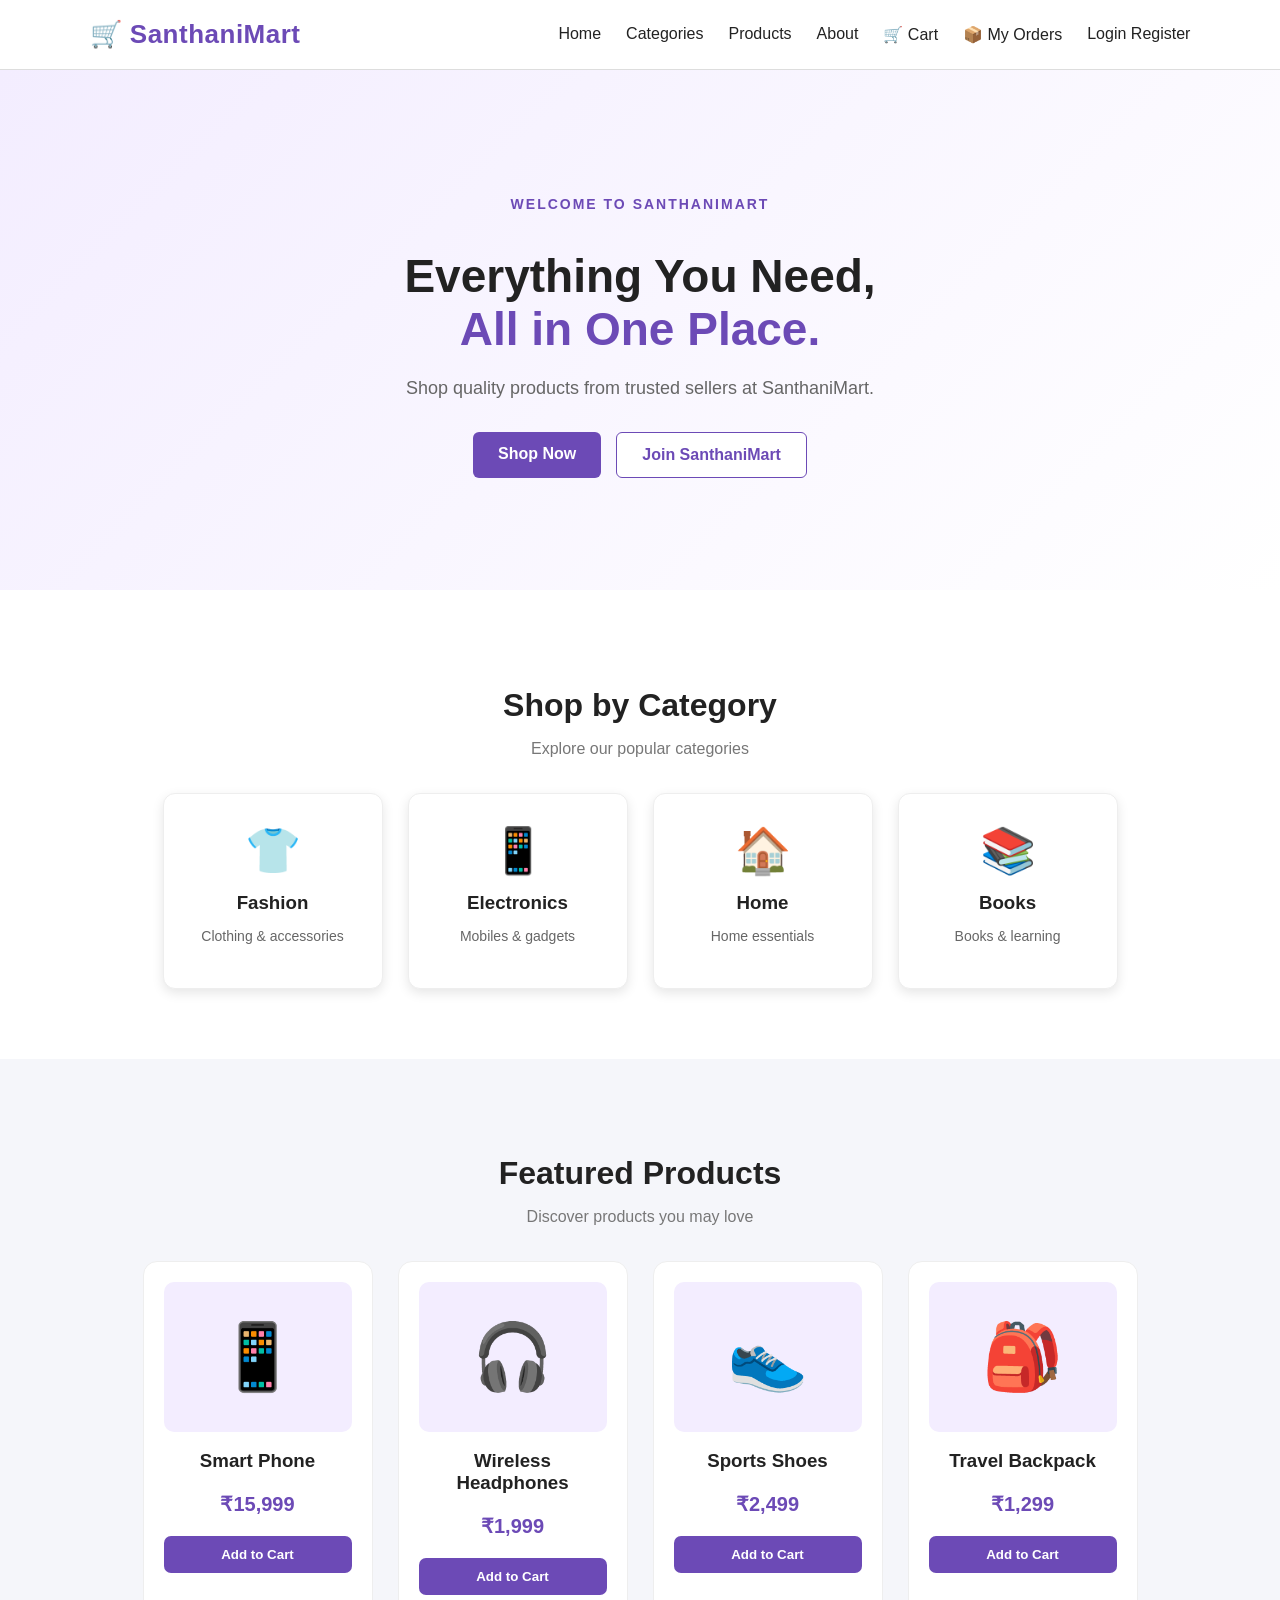
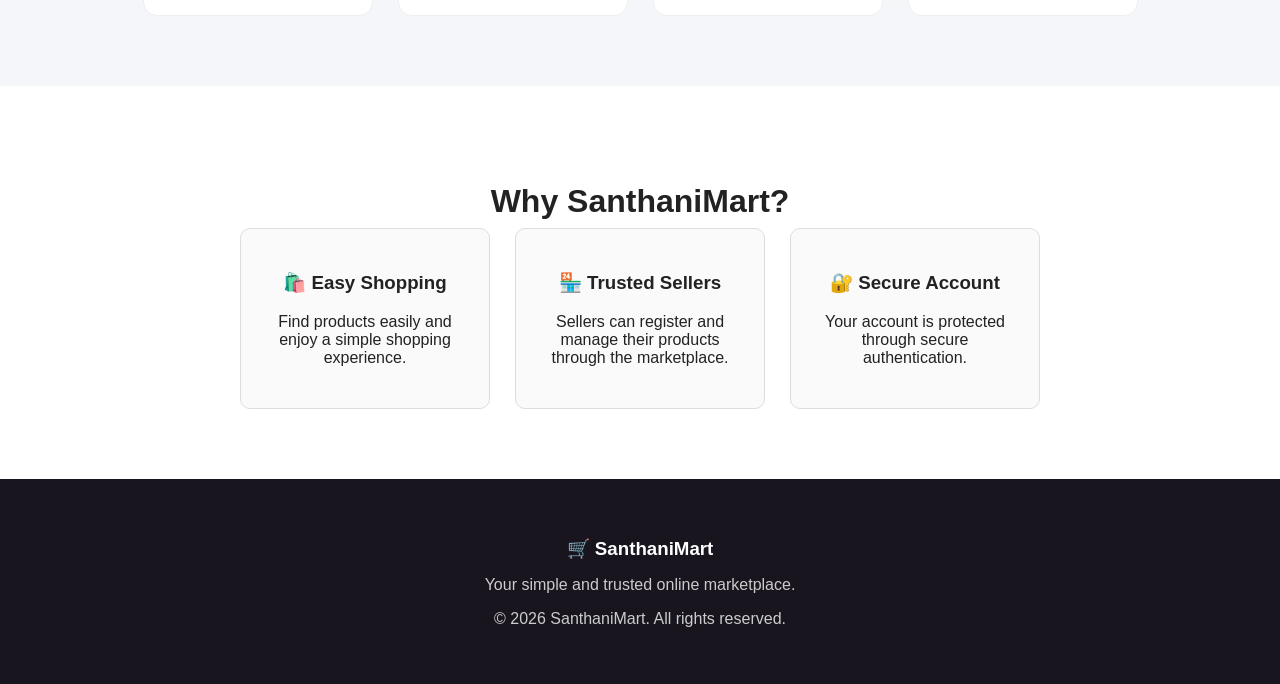
==== frontend/index.html @ dd1da859 "Update orders cart and README" ====
<!DOCTYPE html>
<html lang="en">
<head>
    <meta charset="UTF-8">
    <meta name="viewport" content="width=device-width, initial-scale=1.0">

    <title>SanthaniMart - Home</title>

    <link rel="stylesheet" href="css/style.css">
</head>

<body>

<header class="navbar">

    <div class="logo">
        🛒 SanthaniMart
    </div>

    <nav>
    <a href="index.html">Home</a>
    <a href="#categories">Categories</a>
    <a href="pages/products.html">Products</a>
    <a href="#about">About</a>
    <a href="pages/cart.html">🛒 Cart</a>
    <a href="pages/orders.html">📦 My Orders</a>
    <div id="navAuth">
            <a href="pages/login.html">Login</a>
            <a href="pages/register.html">Register</a>
        </div>
    </nav>

</header>


<!-- HERO SECTION -->

<section class="hero">

    <div class="hero-content">

        <p class="welcome">WELCOME TO SANTHANIMART</p>

        <h1>
            Everything You Need,
            <span>All in One Place.</span>
        </h1>

        <p>
            Shop quality products from trusted sellers
            at SanthaniMart.
        </p>

        <div class="hero-buttons">

            <a href="#products" class="btn">
                Shop Now
            </a>

            <a href="pages/register.html" class="btn secondary">
                Join SanthaniMart
            </a>

        </div>

    </div>

</section>


<!-- CATEGORIES -->

<section class="categories" id="categories">

    <h2>Shop by Category</h2>

    <p class="section-text">
        Explore our popular categories
    </p>

    <div class="category-container">

        <div class="category-card">
            <div class="category-icon">👕</div>
            <h3>Fashion</h3>
            <p>Clothing & accessories</p>
        </div>

        <div class="category-card">
            <div class="category-icon">📱</div>
            <h3>Electronics</h3>
            <p>Mobiles & gadgets</p>
        </div>

        <div class="category-card">
            <div class="category-icon">🏠</div>
            <h3>Home</h3>
            <p>Home essentials</p>
        </div>

        <div class="category-card">
            <div class="category-icon">📚</div>
            <h3>Books</h3>
            <p>Books & learning</p>
        </div>

    </div>

</section>


<!-- PRODUCTS -->

<section class="products" id="products">

    <h2>Featured Products</h2>

    <p class="section-text">
        Discover products you may love
    </p>

    <div class="product-container">

        <div class="product-card">

            <div class="product-image">
                📱
            </div>

            <h3>Smart Phone</h3>

            <p class="price">₹15,999</p>

            <button class="product-btn">
                Add to Cart
            </button>

        </div>


        <div class="product-card">

            <div class="product-image">
                🎧
            </div>

            <h3>Wireless Headphones</h3>

            <p class="price">₹1,999</p>

            <button class="product-btn">
                Add to Cart
            </button>

        </div>


        <div class="product-card">

            <div class="product-image">
                👟
            </div>

            <h3>Sports Shoes</h3>

            <p class="price">₹2,499</p>

            <button class="product-btn">
                Add to Cart
            </button>

        </div>


        <div class="product-card">

            <div class="product-image">
                🎒
            </div>

            <h3>Travel Backpack</h3>

            <p class="price">₹1,299</p>

            <button class="product-btn">
                Add to Cart
            </button>

        </div>

    </div>

</section>


<!-- ABOUT -->

<section class="about" id="about">

    <h2>Why SanthaniMart?</h2>

    <div class="feature-container">

        <div class="feature-card">
            <h3>🛍️ Easy Shopping</h3>
            <p>
                Find products easily and enjoy a simple
                shopping experience.
            </p>
        </div>

        <div class="feature-card">
            <h3>🏪 Trusted Sellers</h3>
            <p>
                Sellers can register and manage their
                products through the marketplace.
            </p>
        </div>

        <div class="feature-card">
            <h3>🔐 Secure Account</h3>
            <p>
                Your account is protected through
                secure authentication.
            </p>
        </div>

    </div>

</section>


<!-- FOOTER -->

<footer>

    <h3>🛒 SanthaniMart</h3>

    <p>
        Your simple and trusted online marketplace.
    </p>

    <p>
        © 2026 SanthaniMart. All rights reserved.
    </p>

</footer>


<script src="js/app.js"></script>

</body>
</html>
---- frontend/css/style.css ----
* {
    box-sizing: border-box;
}

body {
    margin: 0;
    font-family: Arial, sans-serif;
    background: #f5f6fa;
    color: #222;
}

/* Navigation */

.navbar {
    height: 70px;
    padding: 0 7%;
    display: flex;
    align-items: center;
    justify-content: space-between;
    background: white;
    border-bottom: 1px solid #ddd;
}

.logo {
    font-size: 26px;
    font-weight: bold;
}

.navbar nav {
    display: flex;
    gap: 25px;
}

.navbar a {
    text-decoration: none;
    color: #222;
    font-weight: 500;
}

.navbar a:hover {
    text-decoration: underline;
}

/* Hero */

.hero {
    min-height: 430px;
    display: flex;
    align-items: center;
    justify-content: center;
    text-align: center;
    padding: 40px 20px;
}

.hero-content h1 {
    font-size: 46px;
    margin-bottom: 15px;
}

.hero-content p {
    font-size: 18px;
    margin-bottom: 30px;
}

.hero-buttons {
    display: flex;
    justify-content: center;
    gap: 15px;
}

/* Buttons */

.btn {
    display: inline-block;
    border: none;
    padding: 13px 25px;
    border-radius: 6px;
    text-decoration: none;
    cursor: pointer;
    font-size: 16px;
    font-weight: bold;
    background: #222;
    color: white;
}

.btn.secondary {
    background: white;
    color: #222;
    border: 1px solid #222;
}

.btn:hover {
    opacity: 0.85;
}

.full-width {
    width: 100%;
    margin-top: 15px;
}

/* Features */

.features {
    padding: 50px 7%;
    text-align: center;
    background: white;
}

.features h2 {
    margin-bottom: 30px;
}

.feature-container {
    display: flex;
    justify-content: center;
    gap: 25px;
    flex-wrap: wrap;
}

.feature-card {
    width: 250px;
    padding: 25px;
    border: 1px solid #ddd;
    border-radius: 10px;
    background: #fafafa;
}

/* Forms */

.form-container {
    min-height: calc(100vh - 70px);
    display: flex;
    justify-content: center;
    align-items: center;
    padding: 40px 20px;
}

.form-card {
    width: 100%;
    max-width: 450px;
    background: white;
    padding: 35px;
    border-radius: 10px;
    border: 1px solid #ddd;
}

.form-card h1 {
    text-align: center;
    margin-bottom: 8px;
}

.form-subtitle {
    text-align: center;
    color: #666;
    margin-bottom: 30px;
}

.form-card label {
    display: block;
    margin-top: 15px;
    margin-bottom: 7px;
    font-weight: bold;
}

.form-card input,
.form-card select {
    width: 100%;
    padding: 12px;
    border: 1px solid #ccc;
    border-radius: 5px;
    font-size: 15px;
}

.form-card input:focus,
.form-card select:focus {
    outline: none;
    border-color: #222;
}

.switch-page {
    text-align: center;
    margin-top: 25px;
}

.switch-page a {
    font-weight: bold;
    text-decoration: none;
}

.message {
    text-align: center;
    margin-top: 15px;
}

/* Footer */

footer {
    padding: 25px;
    text-align: center;
    background: white;
    border-top: 1px solid #ddd;
}

/* Mobile */

@media (max-width: 600px) {

    .navbar {
        padding: 0 20px;
    }

    .navbar nav {
        gap: 10px;
    }

    .hero-content h1 {
        font-size: 32px;
    }

    .hero-buttons {
        flex-direction: column;
    }

    .form-card {
        padding: 25px;
    }
}
/* ================================
   SANTHANIMART HOME PAGE
   ================================ */

/* Logo */

.logo {
    color: #6c4ab6;
    letter-spacing: 0.5px;
}

/* Navigation */

.navbar {
    box-shadow: 0 2px 10px rgba(0, 0, 0, 0.05);
}

.navbar a {
    transition: 0.3s;
}

.navbar a:hover {
    color: #6c4ab6;
    text-decoration: none;
}


/* Hero */

.hero {
    min-height: 520px;
    background: linear-gradient(135deg, #f3edff, #ffffff);
}

.welcome {
    color: #6c4ab6;
    font-size: 14px !important;
    font-weight: bold;
    letter-spacing: 2px;
    margin-bottom: 15px !important;
}

.hero-content h1 {
    max-width: 750px;
    margin-left: auto;
    margin-right: auto;
    line-height: 1.15;
}

.hero-content h1 span {
    color: #6c4ab6;
    display: block;
}

.hero-content > p:not(.welcome) {
    color: #666;
    line-height: 1.6;
}


/* Buttons */

.btn {
    background: #6c4ab6;
    transition: 0.3s;
}

.btn:hover {
    background: #57399b;
    opacity: 1;
    transform: translateY(-2px);
}

.btn.secondary {
    color: #6c4ab6;
    border-color: #6c4ab6;
}

.btn.secondary:hover {
    background: #6c4ab6;
    color: white;
}


/* Categories */

.categories {
    padding: 70px 7%;
    text-align: center;
    background: white;
}

.categories h2,
.products h2,
.about h2 {
    font-size: 32px;
    margin-bottom: 8px;
}

.section-text {
    color: #777;
    margin-bottom: 35px;
}

.category-container {
    display: flex;
    justify-content: center;
    gap: 25px;
    flex-wrap: wrap;
}

.category-card {
    width: 220px;
    padding: 30px 20px;
    border: 1px solid #eee;
    border-radius: 14px;
    background: #fafafa;
    transition: 0.3s;
}

.category-card:hover {
    transform: translateY(-6px);
    box-shadow: 0 10px 25px rgba(0, 0, 0, 0.08);
}

.category-icon {
    font-size: 45px;
    margin-bottom: 15px;
}

.category-card h3 {
    margin: 10px 0;
}

.category-card p {
    color: #777;
    font-size: 14px;
}


/* Products */

.products {
    padding: 70px 7%;
    text-align: center;
    background: #f5f6fa;
}

.product-container {
    display: flex;
    justify-content: center;
    gap: 25px;
    flex-wrap: wrap;
}

.product-card {
    width: 230px;
    background: white;
    padding: 20px;
    border-radius: 14px;
    border: 1px solid #eee;
    transition: 0.3s;
}

.product-card:hover {
    transform: translateY(-6px);
    box-shadow: 0 10px 25px rgba(0, 0, 0, 0.1);
}

.product-image {
    height: 150px;
    display: flex;
    align-items: center;
    justify-content: center;
    background: #f3edff;
    border-radius: 10px;
    font-size: 65px;
    margin-bottom: 18px;
}

.product-card h3 {
    margin: 10px 0;
}

.price {
    color: #6c4ab6;
    font-size: 20px;
    font-weight: bold;
}

.product-btn {
    width: 100%;
    padding: 11px;
    border: none;
    border-radius: 7px;
    background: #6c4ab6;
    color: white;
    font-weight: bold;
    cursor: pointer;
    transition: 0.3s;
}

.product-btn:hover {
    background: #57399b;
}


/* About */

.about {
    padding: 70px 7%;
    text-align: center;
    background: white;
}


/* Footer */

footer {
    background: #18151f;
    color: white;
    border: none;
    padding: 40px 20px;
}

footer h3 {
    margin-bottom: 10px;
}

footer p {
    color: #ccc;
}


/* Responsive */

@media (max-width: 600px) {

    .navbar {
        height: auto;
        padding: 18px 20px;
        flex-direction: column;
        gap: 15px;
    }

    .navbar nav {
        flex-wrap: wrap;
        justify-content: center;
    }

    .hero {
        min-height: 500px;
        padding: 50px 20px;
    }

    .hero-content h1 {
        font-size: 34px;
    }

    .categories h2,
    .products h2,
    .about h2 {
        font-size: 27px;
    }

    .category-card,
    .product-card {
        width: 100%;
        max-width: 330px;
    }

}

/* Products Page */

.products-section {
    padding: 50px 8%;
    text-align: center;
}

.products-section h1 {
    font-size: 40px;
    margin-bottom: 10px;
}

.products-section p {
    color: #666;
    margin-bottom: 35px;
}

.product-grid {
    display: grid;
    grid-template-columns: repeat(4, 1fr);
    gap: 25px;
}

.product-grid .product-card {
    background: white;
    padding: 25px;
    border-radius: 15px;
    box-shadow: 0 5px 20px rgba(0,0,0,0.08);
    transition: 0.3s;
}

.product-grid .product-card:hover {
    transform: translateY(-5px);
}


    /* Categories */

.categories-section {
    padding: 50px;
    text-align: center;
}

.category-grid {
    display: grid;
    grid-template-columns: repeat(auto-fit, minmax(200px, 1fr));
    gap: 25px;
    margin-top: 30px;
}

.category-card {
    padding: 30px;
    border-radius: 12px;
    background: white;
    box-shadow: 0 4px 12px rgba(0, 0, 0, 0.1);
}

.category-card h2 {
    margin-bottom: 10px;
}

.category-card p {
    color: #666;
}
/* Category Page Improvement */

.categories-section {
    min-height: 500px;
    padding: 70px 7%;
    text-align: center;
}

.categories-section h1 {
    font-size: 40px;
    margin-bottom: 10px;
}

.categories-section > p {
    color: #777;
    margin-bottom: 40px;
}

.category-grid {
    display: grid;
    grid-template-columns: repeat(auto-fit, minmax(210px, 1fr));
    gap: 25px;
    max-width: 1100px;
    margin: 0 auto;
}

.categories-section .category-card {
    padding: 35px 20px;
    border-radius: 16px;
    background: white;
    border: 1px solid #eee;
    box-shadow: 0 5px 18px rgba(0, 0, 0, 0.08);
    transition: 0.3s;
}

.categories-section .category-card:hover {
    transform: translateY(-8px);
    box-shadow: 0 12px 25px rgba(0, 0, 0, 0.12);
}

.categories-section .category-card h2 {
    color: #6c4ab6;
    font-size: 22px;
    margin-bottom: 12px;
}

.categories-section .category-card p {
    color: #666;
    line-height: 1.5;
    margin: 0;
}
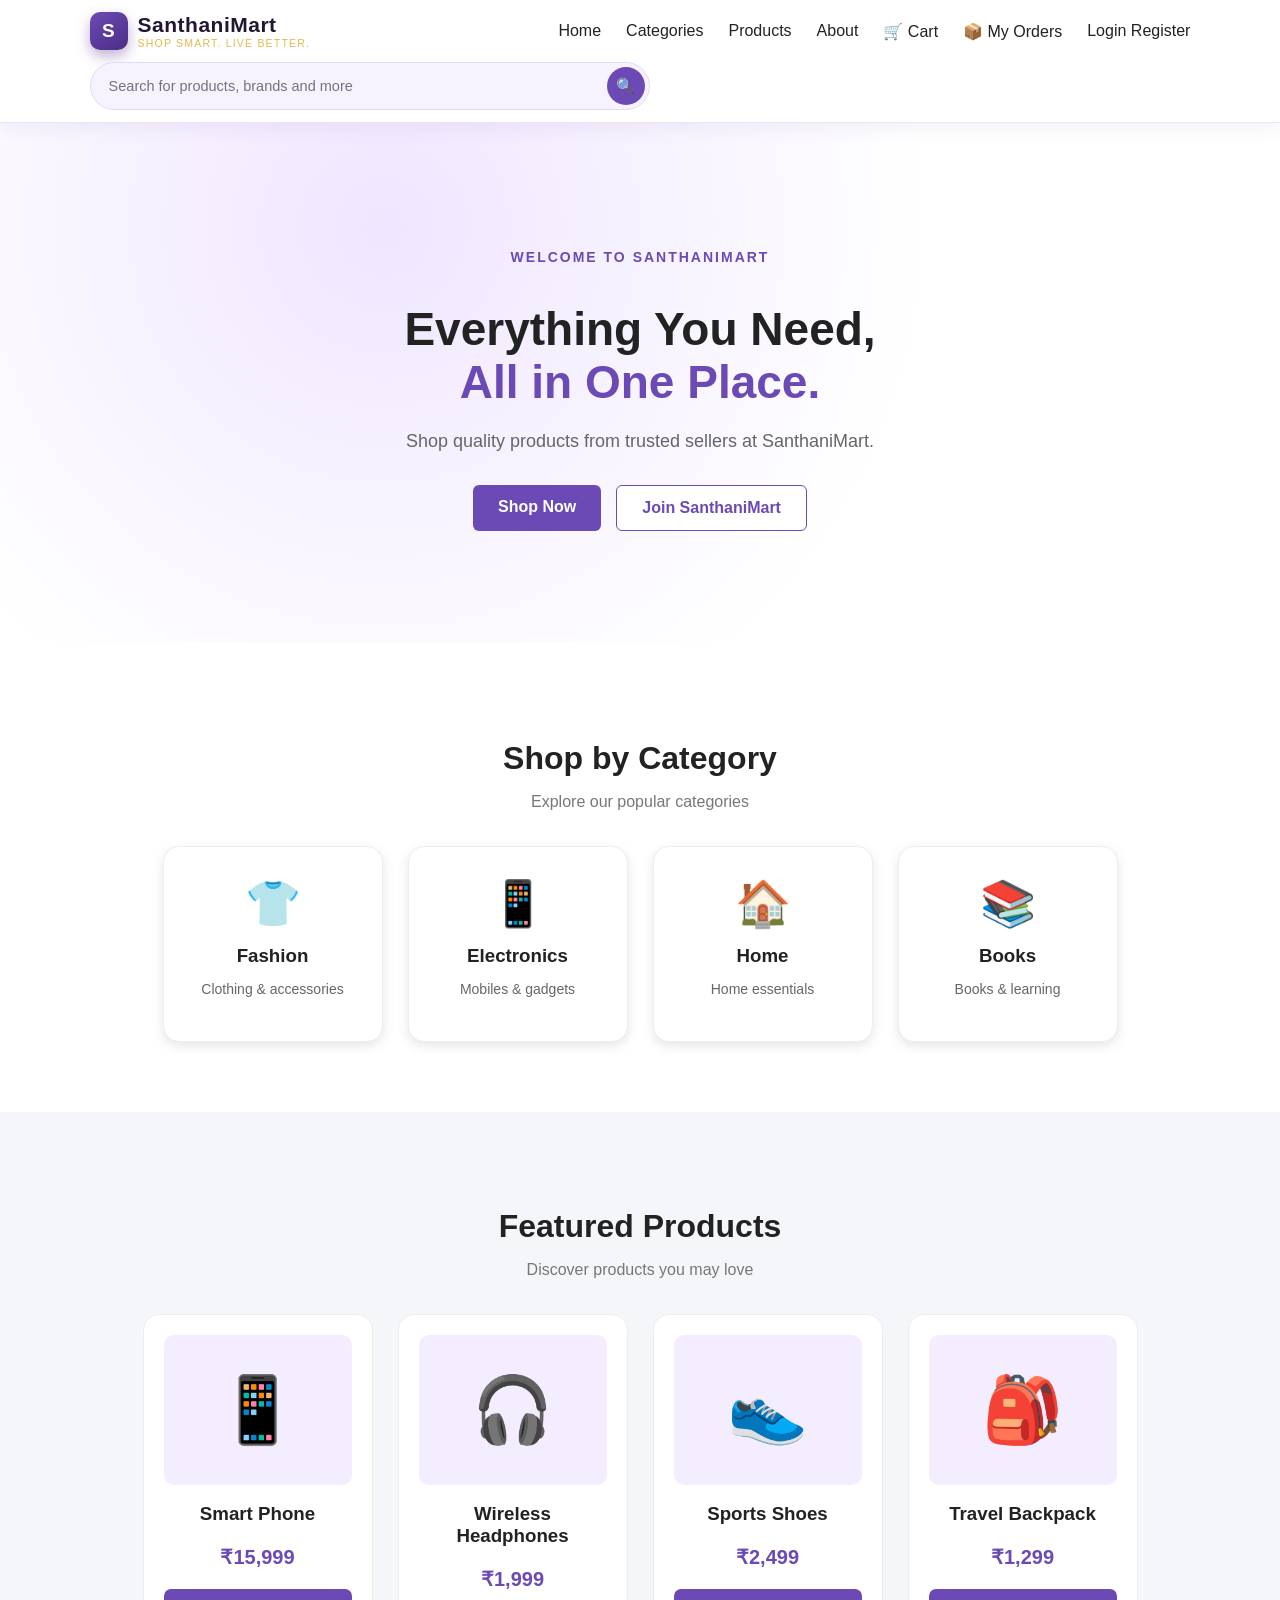
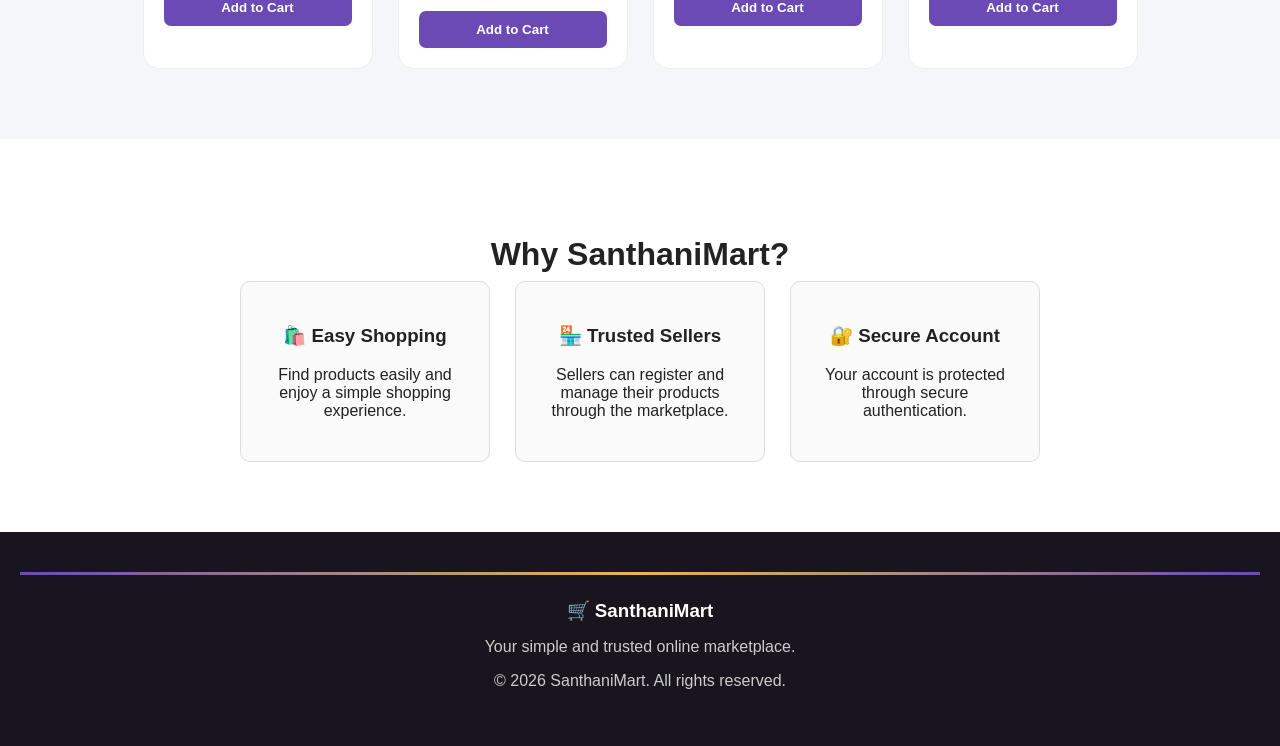
==== commit 65d607fd: "Enhance navbar with logo link and search form Updated logo section and added search form in the navb" ====
--- a/frontend/index.html
+++ b/frontend/index.html
@@ -13,9 +13,15 @@
 
 <header class="navbar">
 
-    <div class="logo">
-        🛒 SanthaniMart
-    </div>
+    <a href="index.html" class="logo">
+        <span class="logo-mark">S</span>
+        <span class="logo-text">SanthaniMart<small>Shop Smart. Live Better.</small></span>
+    </a>
+
+    <form class="navbar-search" onsubmit="return goToSearch(event)">
+        <input type="text" id="searchBox" placeholder="Search for products, brands and more">
+        <button type="submit">🔍</button>
+    </form>
 
     <nav>
     <a href="index.html">Home</a>
@@ -250,4 +256,4 @@
 <script src="js/app.js"></script>
 
 </body>
-</html>+</html>
--- a/frontend/css/style.css
+++ b/frontend/css/style.css
@@ -612,4 +612,112 @@
     color: #666;
     line-height: 1.5;
     margin: 0;
-}+}
+/* ============================
+   PREMIUM REDESIGN ADD-ONS
+   ============================ */
+
+:root {
+  --santhani-purple: #6c4ab6;
+  --santhani-purple-dark: #4b2e85;
+  --santhani-gold: #e4b94f;
+}
+
+.navbar {
+  position: sticky;
+  top: 0;
+  z-index: 500;
+  flex-wrap: wrap;
+  row-gap: 12px;
+  height: auto;
+  min-height: 70px;
+  padding: 12px 7%;
+  border-bottom: 1px solid #ece4fb;
+  box-shadow: 0 4px 20px rgba(76, 32, 128, 0.07);
+}
+
+.logo {
+  display: flex;
+  align-items: center;
+  gap: 10px;
+  text-decoration: none !important;
+  color: #1c1326;
+  flex-shrink: 0;
+}
+.logo:hover { text-decoration: none !important; }
+
+.logo-mark {
+  width: 38px; height: 38px;
+  border-radius: 10px;
+  background: linear-gradient(145deg, var(--santhani-purple), var(--santhani-purple-dark));
+  color: #fff;
+  display: flex; align-items: center; justify-content: center;
+  font-weight: 800; font-size: 19px;
+  box-shadow: 0 6px 14px rgba(76, 32, 128, 0.35);
+}
+
+.logo-text {
+  display: flex; flex-direction: column; line-height: 1.1;
+  font-weight: 800; font-size: 21px; color: #221633;
+}
+.logo-text small {
+  font-weight: 500; font-size: 10.5px; letter-spacing: 1.2px;
+  text-transform: uppercase; color: var(--santhani-gold); margin-top: 2px;
+}
+
+.navbar-search {
+  display: flex; align-items: center;
+  flex: 1 1 320px; max-width: 560px;
+  background: #f6f2ff; border: 1.5px solid #e4d9fb;
+  border-radius: 30px; padding: 4px 4px 4px 18px; order: 3;
+}
+.navbar-search input {
+  flex: 1; border: none; background: transparent; outline: none;
+  font-size: 14.5px; color: #2a1a40; padding: 8px 0;
+}
+.navbar-search button {
+  border: none; background: var(--santhani-purple); color: #fff;
+  width: 38px; height: 38px; border-radius: 50%; font-size: 15px;
+  cursor: pointer; transition: 0.25s; flex-shrink: 0;
+}
+.navbar-search button:hover { background: var(--santhani-purple-dark); transform: scale(1.05); }
+
+@media (max-width: 600px) {
+  .navbar-search { order: 4; flex: 1 1 100%; max-width: 100%; }
+}
+
+.offers-zone { padding: 55px 7%; background: linear-gradient(180deg, #faf7ff, #ffffff); text-align: center; }
+.offers-heading h2 { font-size: 30px; color: #221633; margin-bottom: 6px; }
+.offers-container { display: flex; gap: 22px; flex-wrap: wrap; justify-content: center; margin-top: 30px; }
+
+.offer-card {
+  flex: 1 1 280px; max-width: 340px; border-radius: 18px; padding: 30px 26px;
+  text-align: left; color: #fff; box-shadow: 0 14px 30px rgba(40, 20, 70, 0.18);
+  transition: transform 0.3s, box-shadow 0.3s;
+}
+.offer-card:hover { transform: translateY(-8px); box-shadow: 0 20px 38px rgba(40, 20, 70, 0.26); }
+.offer-purple { background: linear-gradient(135deg, #7a53c9, #4b2e85); }
+.offer-gold { background: linear-gradient(135deg, #caa24a, #8a6a1f); }
+.offer-dark { background: linear-gradient(135deg, #2f2340, #15101f); }
+
+.offer-tag {
+  display: inline-block; background: rgba(255,255,255,0.18); border: 1px solid rgba(255,255,255,0.4);
+  padding: 5px 12px; border-radius: 20px; font-size: 11.5px; font-weight: 700;
+  letter-spacing: 0.8px; margin-bottom: 14px;
+}
+.offer-card h3 { font-size: 22px; margin: 0 0 8px; }
+.offer-card p { font-size: 14px; opacity: 0.9; margin-bottom: 18px; }
+.offer-link { color: #fff; font-weight: 700; text-decoration: none; font-size: 14px; border-bottom: 2px solid rgba(255,255,255,0.6); padding-bottom: 2px; }
+.offer-link:hover { border-color: #fff; }
+
+.hero { background: radial-gradient(circle at 30% 20%, #efe6ff 0%, #ffffff 55%); }
+
+.category-card, .product-card, .categories-section .category-card, .product-grid .product-card { border-radius: 16px !important; }
+.category-card:hover, .product-card:hover { box-shadow: 0 16px 32px rgba(76, 32, 128, 0.14) !important; }
+
+footer { position: relative; }
+footer::before {
+  content: ""; display: block; height: 3px;
+  background: linear-gradient(90deg, var(--santhani-purple), var(--santhani-gold), var(--santhani-purple));
+  margin-bottom: 25px;
+}
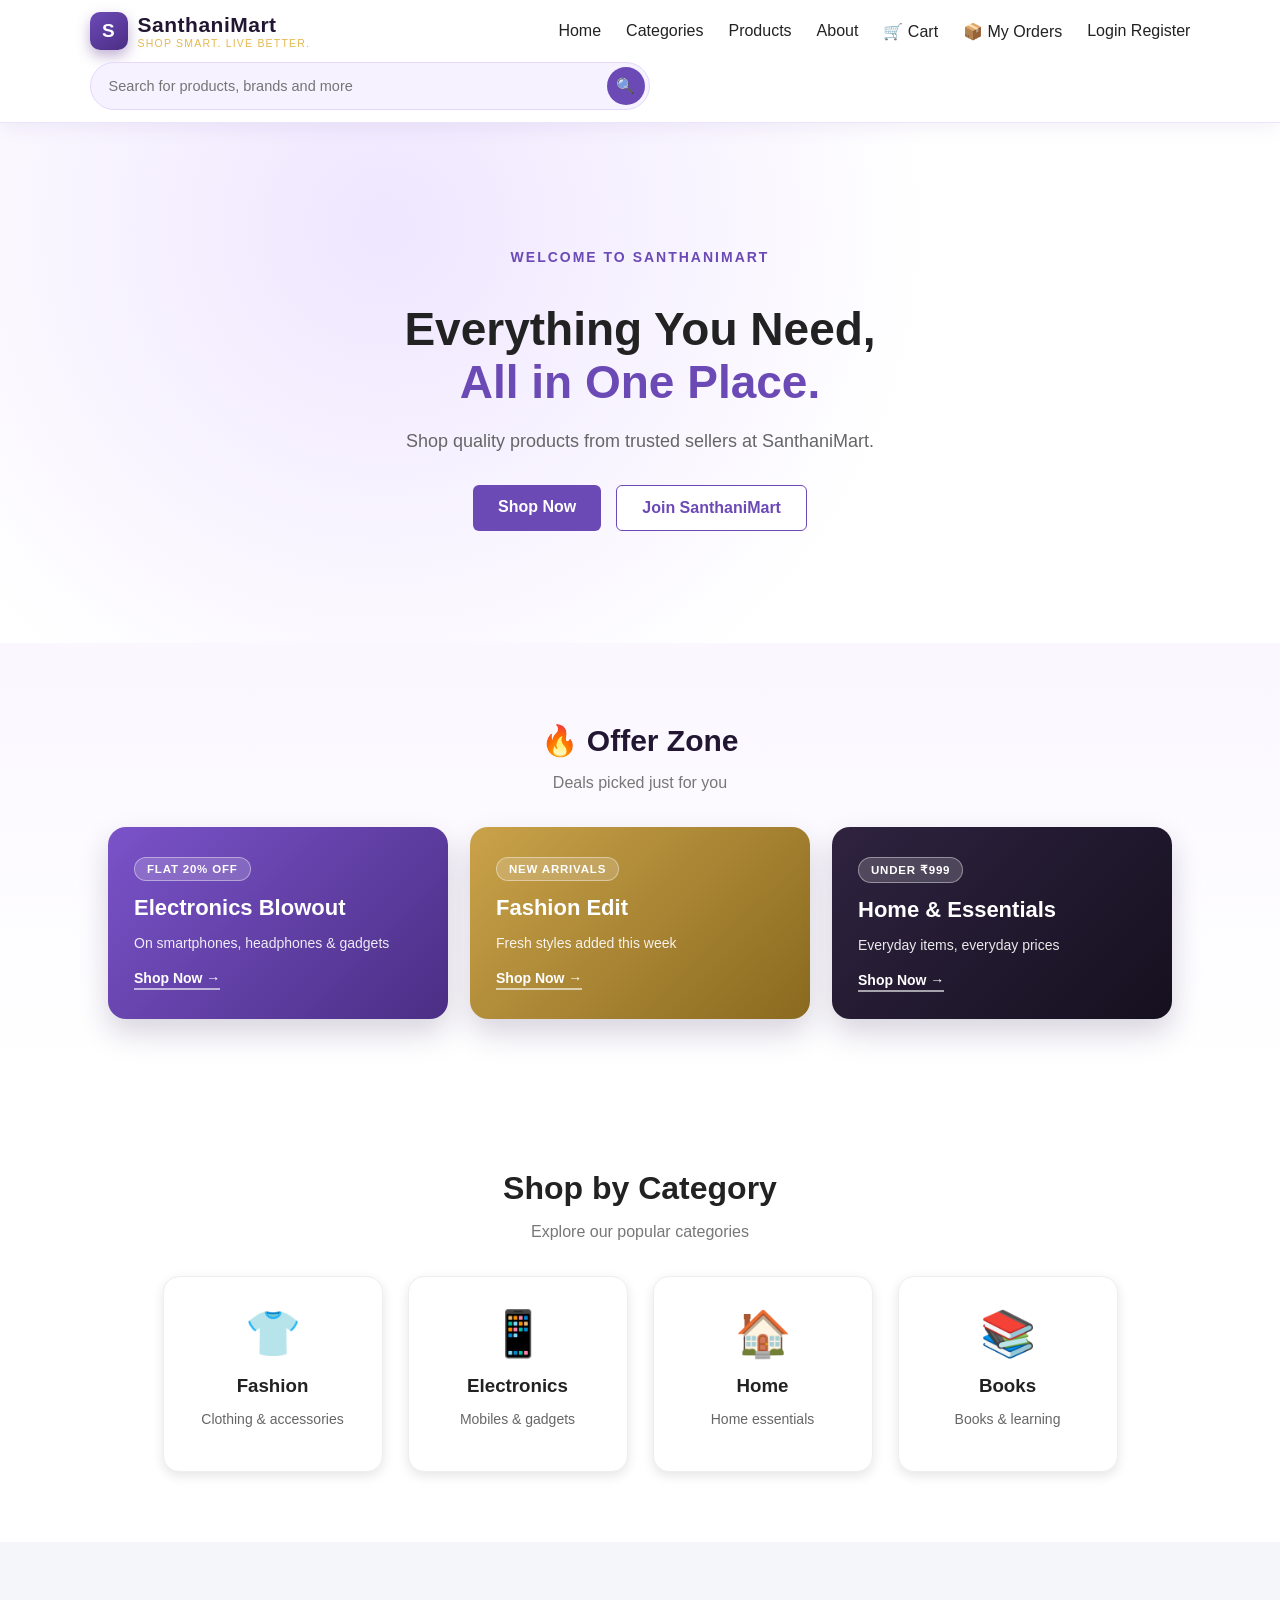
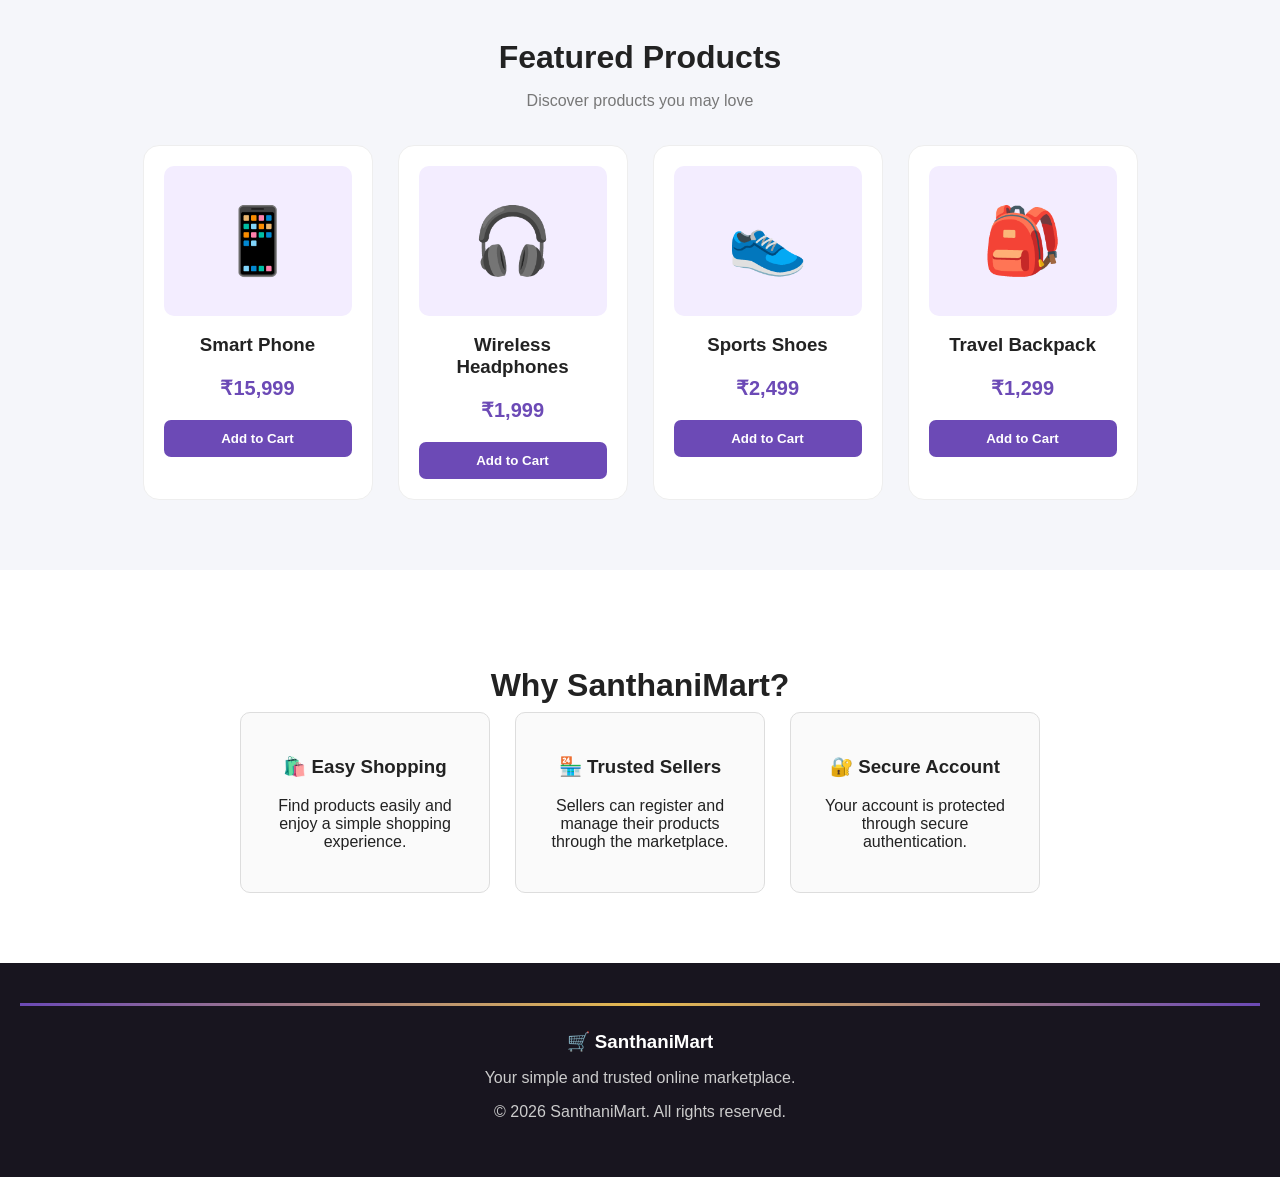
==== commit beec8a5b: "Add offers zone section to index.html" ====
--- a/frontend/index.html
+++ b/frontend/index.html
@@ -72,6 +72,41 @@
     </div>
 
 </section>
+    <!-- OFFERS ZONE -->
+
+<section class="offers-zone">
+
+    <div class="offers-heading">
+        <h2>🔥 Offer Zone</h2>
+        <p class="section-text">Deals picked just for you</p>
+    </div>
+
+    <div class="offers-container">
+
+        <div class="offer-card offer-purple">
+            <span class="offer-tag">FLAT 20% OFF</span>
+            <h3>Electronics Blowout</h3>
+            <p>On smartphones, headphones & gadgets</p>
+            <a href="pages/products.html?category=electronics" class="offer-link">Shop Now →</a>
+        </div>
+
+        <div class="offer-card offer-gold">
+            <span class="offer-tag">NEW ARRIVALS</span>
+            <h3>Fashion Edit</h3>
+            <p>Fresh styles added this week</p>
+            <a href="pages/products.html?category=fashion" class="offer-link">Shop Now →</a>
+        </div>
+
+        <div class="offer-card offer-dark">
+            <span class="offer-tag">UNDER ₹999</span>
+            <h3>Home & Essentials</h3>
+            <p>Everyday items, everyday prices</p>
+            <a href="pages/products.html?category=home" class="offer-link">Shop Now →</a>
+        </div>
+
+    </div>
+
+</section>
 
 
 <!-- CATEGORIES -->
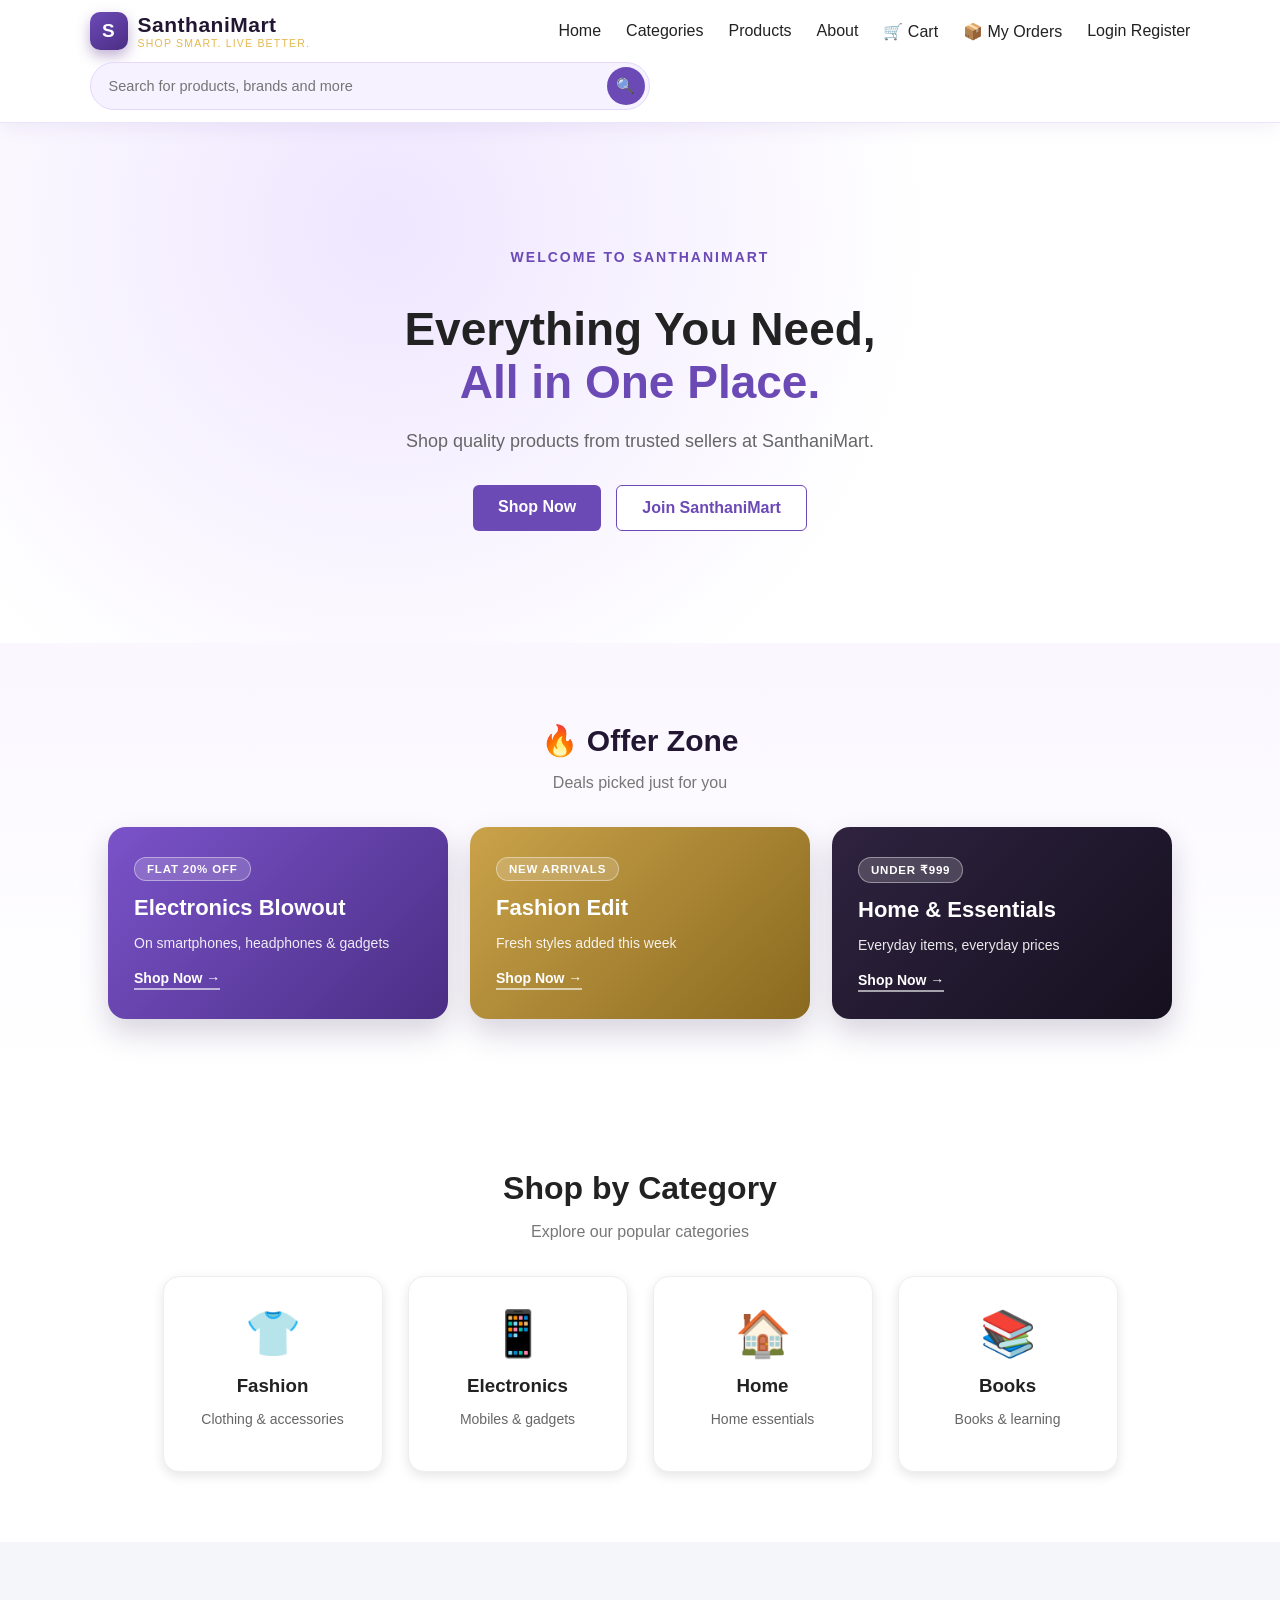
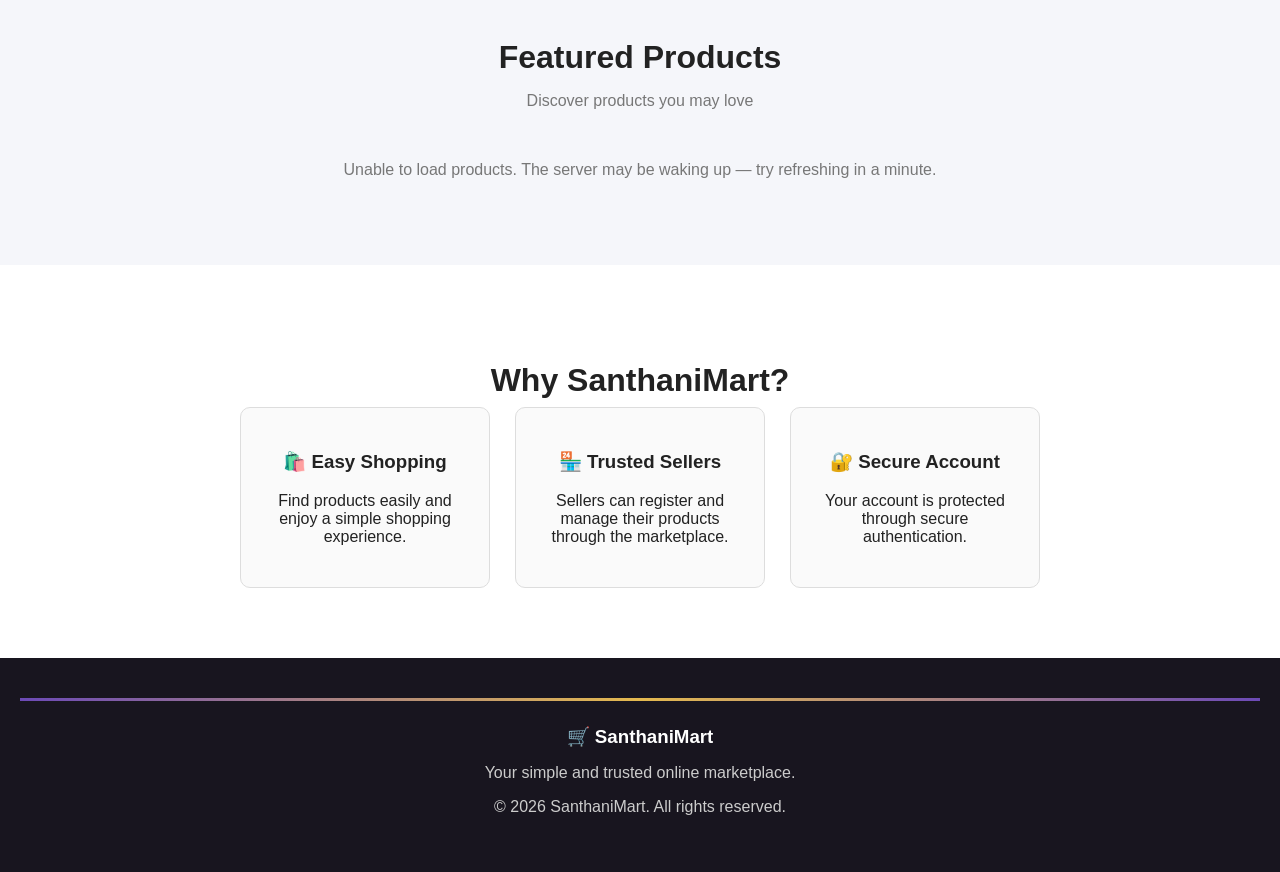
==== commit 330d3336: "Refactor product section to load dynamically" ====
--- a/frontend/index.html
+++ b/frontend/index.html
@@ -152,6 +152,8 @@
 
 <!-- PRODUCTS -->
 
+<!-- PRODUCTS -->
+
 <section class="products" id="products">
 
     <h2>Featured Products</h2>
@@ -160,78 +162,71 @@
         Discover products you may love
     </p>
 
-    <div class="product-container">
-
-        <div class="product-card">
-
-            <div class="product-image">
-                📱
-            </div>
-
-            <h3>Smart Phone</h3>
-
-            <p class="price">₹15,999</p>
-
-            <button class="product-btn">
-                Add to Cart
-            </button>
-
-        </div>
-
-
-        <div class="product-card">
-
-            <div class="product-image">
-                🎧
-            </div>
-
-            <h3>Wireless Headphones</h3>
-
-            <p class="price">₹1,999</p>
-
-            <button class="product-btn">
-                Add to Cart
-            </button>
-
-        </div>
-
-
-        <div class="product-card">
-
-            <div class="product-image">
-                👟
-            </div>
-
-            <h3>Sports Shoes</h3>
-
-            <p class="price">₹2,499</p>
-
-            <button class="product-btn">
-                Add to Cart
-            </button>
-
-        </div>
-
-
-        <div class="product-card">
-
-            <div class="product-image">
-                🎒
-            </div>
-
-            <h3>Travel Backpack</h3>
-
-            <p class="price">₹1,299</p>
-
-            <button class="product-btn">
-                Add to Cart
-            </button>
-
-        </div>
-
-    </div>
-
-</section>
+    <div class="product-container" id="featuredProducts">
+        <p style="color:#777;">Loading products...</p>
+    </div>
+
+</section>
+
+<script>
+async function loadFeaturedProducts() {
+  const container = document.getElementById("featuredProducts");
+  try {
+    const res = await fetch("https://santhanimart.onrender.com/api/products");
+    const products = await res.json();
+    if (!products.length) {
+      container.innerHTML = "<p style='color:#777;'>No products yet. Check back soon!</p>";
+      return;
+    }
+    const featured = products.slice(0, 6);
+    container.innerHTML = "";
+    featured.forEach(function (product, index) {
+      const card = document.createElement("div");
+      card.className = "product-card reveal-hidden";
+      card.innerHTML = `
+        <div class="product-image">
+          ${product.image ? `<img src="${product.image}" alt="${product.name}" style="width:100%;height:100%;object-fit:cover;border-radius:10px;">` : "🛍️"}
+        </div>
+        <h3>${product.name}</h3>
+        <p class="price">₹${product.price}</p>
+        <button class="product-btn" onclick='addToCart(${JSON.stringify(product)})'>Add to Cart</button>
+      `;
+      container.appendChild(card);
+      setTimeout(function () { card.classList.add("reveal-show"); }, index * 90);
+    });
+  } catch (e) {
+    container.innerHTML = "<p style='color:#777;'>Unable to load products. The server may be waking up — try refreshing in a minute.</p>";
+  }
+}
+
+async function addToCart(product) {
+  try {
+    const response = await fetch(
+      `https://santhanimart.onrender.com/api/products/${product.id}/decrease-stock`,
+      { method: "PUT" }
+    );
+    const message = await response.text();
+    if (!response.ok) {
+      alert("❌ " + message);
+      return;
+    }
+    let cart = JSON.parse(localStorage.getItem("cart")) || [];
+    let existing = cart.find(item => item.id === product.id);
+    if (existing) {
+      existing.quantity += 1;
+    } else {
+      product.quantity = 1;
+      cart.push(product);
+    }
+    localStorage.setItem("cart", JSON.stringify(cart));
+    alert("🛒 " + product.name + " added to cart!");
+  } catch (error) {
+    alert("❌ Cannot connect to backend.");
+  }
+}
+
+loadFeaturedProducts();
+</script>
 
 
 <!-- ABOUT -->
--- a/frontend/css/style.css
+++ b/frontend/css/style.css
@@ -721,3 +721,34 @@
   background: linear-gradient(90deg, var(--santhani-purple), var(--santhani-gold), var(--santhani-purple));
   margin-bottom: 25px;
 }
+/* ============================
+   TRANSITIONS & POLISH
+   ============================ */
+
+html { scroll-behavior: smooth; }
+
+body { animation: pageFadeIn 0.45s ease; }
+@keyframes pageFadeIn { from { opacity: 0; } to { opacity: 1; } }
+
+.reveal-hidden { opacity: 0; transform: translateY(24px); transition: opacity 0.6s ease, transform 0.6s ease; }
+.reveal-show { opacity: 1 !important; transform: translateY(0) !important; }
+
+.navbar-search:focus-within {
+  box-shadow: 0 0 0 4px rgba(108, 74, 182, 0.15);
+  border-color: var(--santhani-purple);
+}
+
+nav a { position: relative; }
+nav a:not(#navAuth a)::after {
+  content: ""; position: absolute; left: 0; bottom: -4px;
+  width: 0; height: 2px; background: var(--santhani-purple);
+  transition: width 0.25s;
+}
+nav a:not(#navAuth a):hover::after { width: 100%; }
+
+.product-btn, .btn, .offer-link {
+  transition: transform 0.2s, background 0.25s, box-shadow 0.25s;
+}
+.product-btn:active, .btn:active { transform: scale(0.96); }
+
+.product-card, .category-card { transition: transform 0.3s, box-shadow 0.3s; }
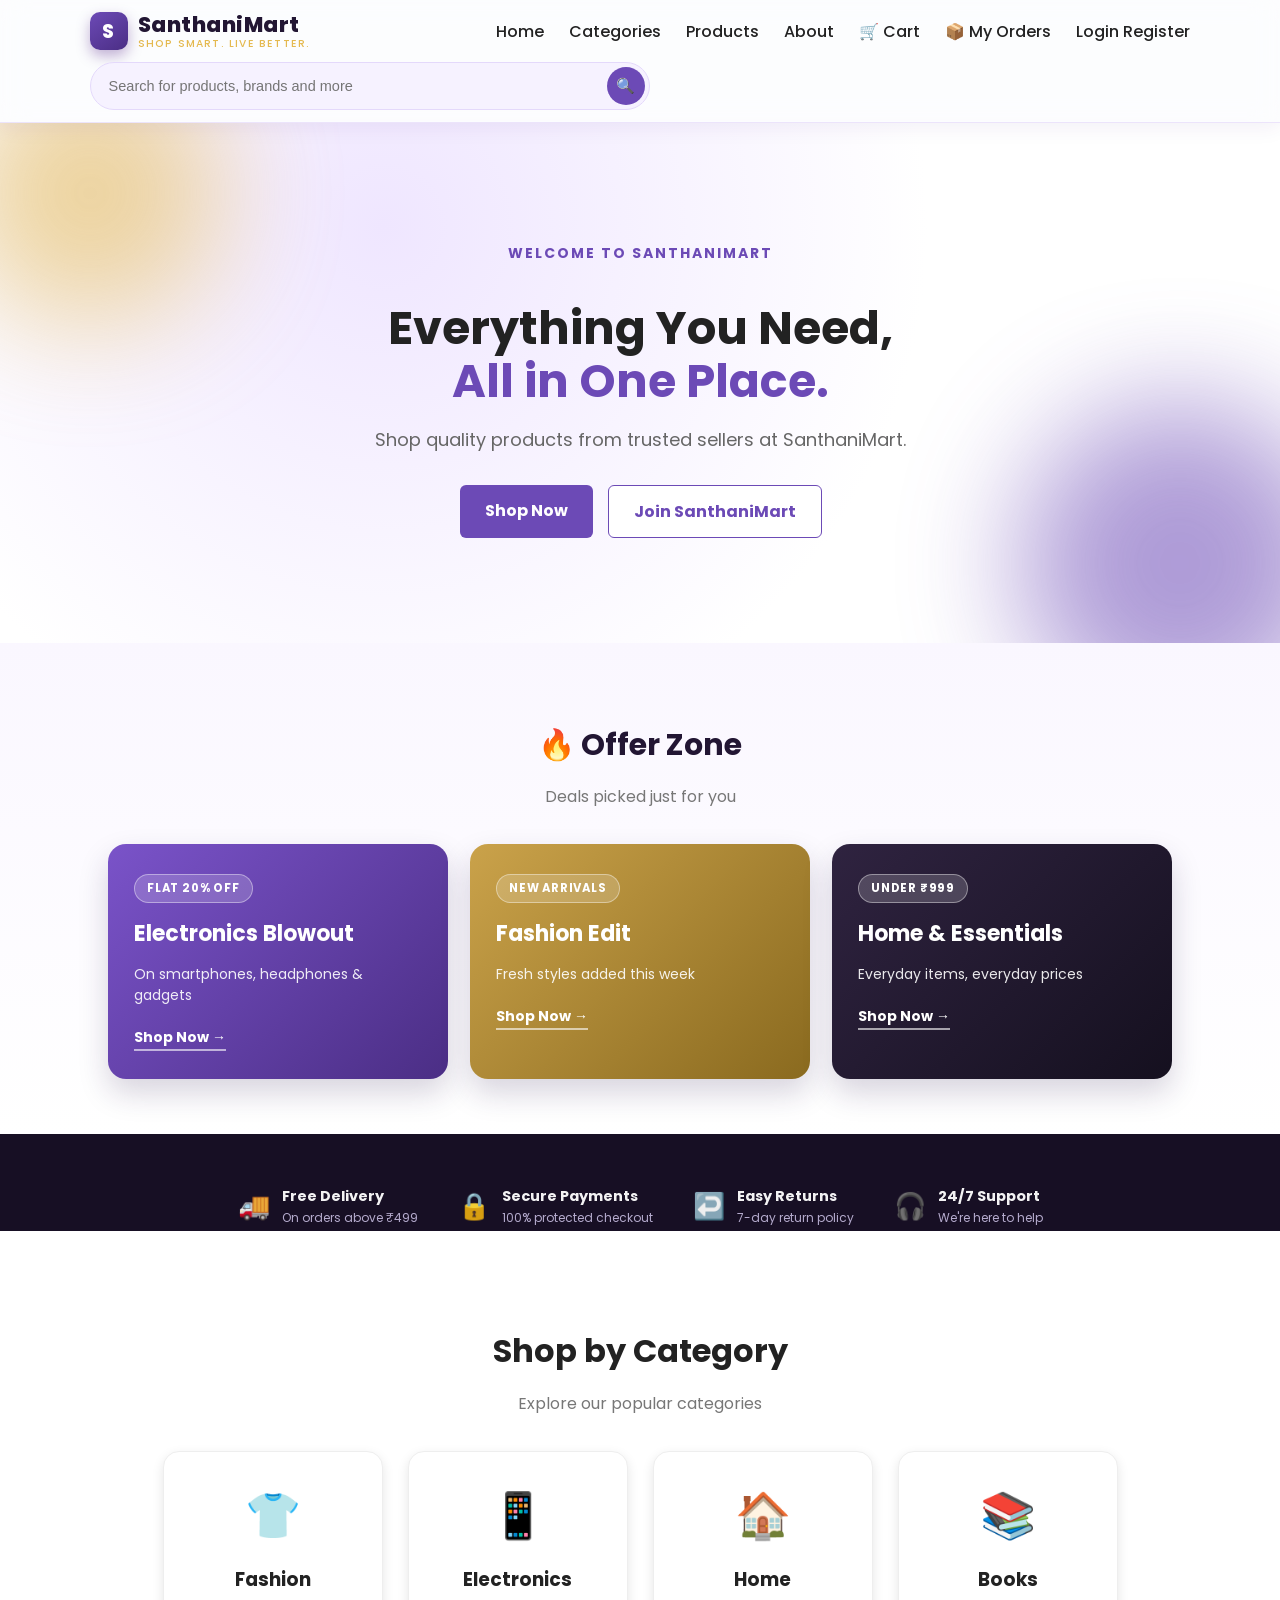
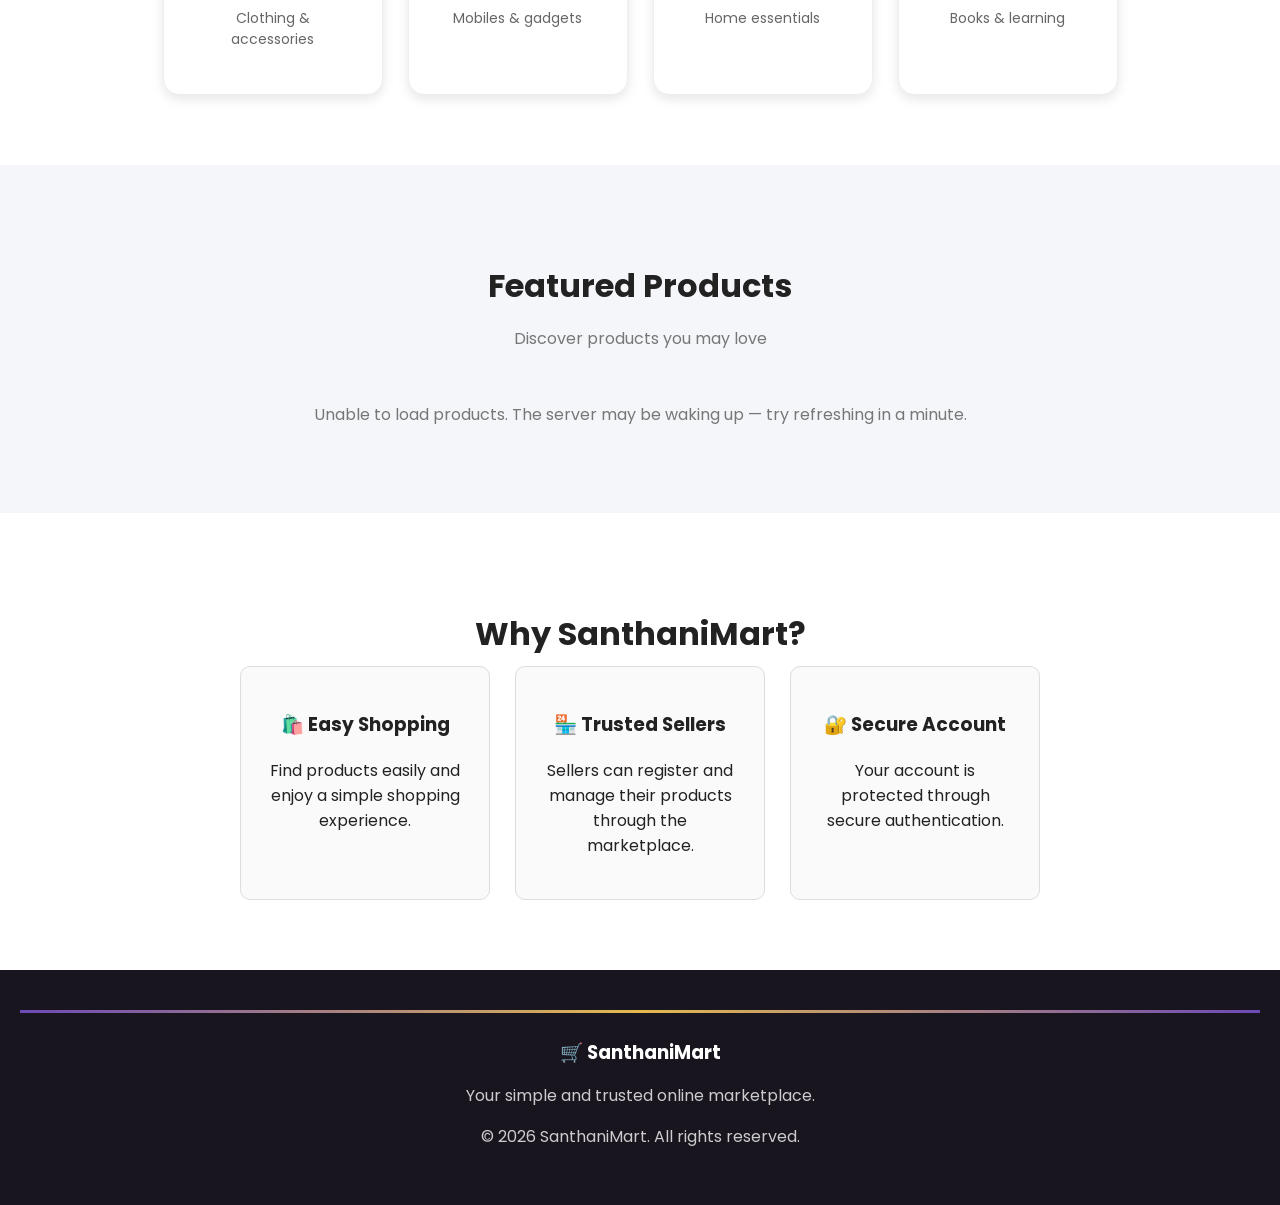
==== commit 5bcb0b35: "Add trust strip section to index.html Added a trust strip section with delivery, payment, return, an" ====
--- a/frontend/index.html
+++ b/frontend/index.html
@@ -7,6 +7,9 @@
     <title>SanthaniMart - Home</title>
 
     <link rel="stylesheet" href="css/style.css">
+    <link rel="preconnect" href="https://fonts.googleapis.com">
+<link rel="preconnect" href="https://fonts.gstatic.com" crossorigin>
+<link href="https://fonts.googleapis.com/css2?family=Poppins:wght@400;500;600;700;800&display=swap" rel="stylesheet">
 </head>
 
 <body>
@@ -106,6 +109,14 @@
 
     </div>
 
+</section>
+    <!-- TRUST STRIP -->
+
+<section class="trust-strip">
+    <div class="trust-item"><span>🚚</span><div><strong>Free Delivery</strong><p>On orders above ₹499</p></div></div>
+    <div class="trust-item"><span>🔒</span><div><strong>Secure Payments</strong><p>100% protected checkout</p></div></div>
+    <div class="trust-item"><span>↩️</span><div><strong>Easy Returns</strong><p>7-day return policy</p></div></div>
+    <div class="trust-item"><span>🎧</span><div><strong>24/7 Support</strong><p>We're here to help</p></div></div>
 </section>
 
 
--- a/frontend/css/style.css
+++ b/frontend/css/style.css
@@ -752,3 +752,69 @@
 .product-btn:active, .btn:active { transform: scale(0.96); }
 
 .product-card, .category-card { transition: transform 0.3s, box-shadow 0.3s; }
+/* ============================
+   ADVANCED VISUAL UPGRADE
+   ============================ */
+
+:root {
+  --santhani-ink: #170f24;
+  --santhani-mist: #f4f1fb;
+}
+
+body { font-family: 'Poppins', Arial, sans-serif; }
+
+.navbar {
+  background: rgba(255, 255, 255, 0.72);
+  backdrop-filter: blur(14px) saturate(160%);
+  -webkit-backdrop-filter: blur(14px) saturate(160%);
+}
+
+.hero { position: relative; overflow: hidden; }
+.hero::before, .hero::after {
+  content: ""; position: absolute; border-radius: 50%;
+  filter: blur(60px); z-index: 0; opacity: 0.55; pointer-events: none;
+}
+.hero::before { width: 260px; height: 260px; background: var(--santhani-gold); top: -60px; left: -40px; animation: floatBlob 9s ease-in-out infinite; }
+.hero::after { width: 320px; height: 320px; background: var(--santhani-purple); bottom: -80px; right: -60px; animation: floatBlob 11s ease-in-out infinite reverse; }
+@keyframes floatBlob {
+  0%, 100% { transform: translateY(0) translateX(0); }
+  50% { transform: translateY(-25px) translateX(15px); }
+}
+.hero-content { position: relative; z-index: 1; will-change: transform; }
+
+@media (hover: hover) {
+  .product-card, .category-card {
+    transform-style: preserve-3d;
+  }
+  .product-card:hover, .category-card:hover {
+    transform: perspective(600px) rotateX(3deg) rotateY(-3deg) translateY(-8px);
+  }
+}
+
+.btn, .product-btn {
+  position: relative;
+  overflow: hidden;
+}
+.ripple-effect {
+  position: absolute;
+  border-radius: 50%;
+  transform: scale(0);
+  animation: rippleAnim 0.6s linear;
+  background: rgba(255, 255, 255, 0.55);
+  pointer-events: none;
+}
+@keyframes rippleAnim { to { transform: scale(2.8); opacity: 0; } }
+
+.trust-strip {
+  background: var(--santhani-ink);
+  color: #fff;
+  display: flex;
+  flex-wrap: wrap;
+  justify-content: center;
+  gap: 40px;
+  padding: 28px 7%;
+}
+.trust-item { display: flex; align-items: center; gap: 12px; font-size: 14px; opacity: 0.95; }
+.trust-item span { font-size: 26px; }
+.trust-item strong { display: block; font-size: 14.5px; }
+.trust-item p { margin: 2px 0 0; font-size: 12px; color: #bdb3d6; }
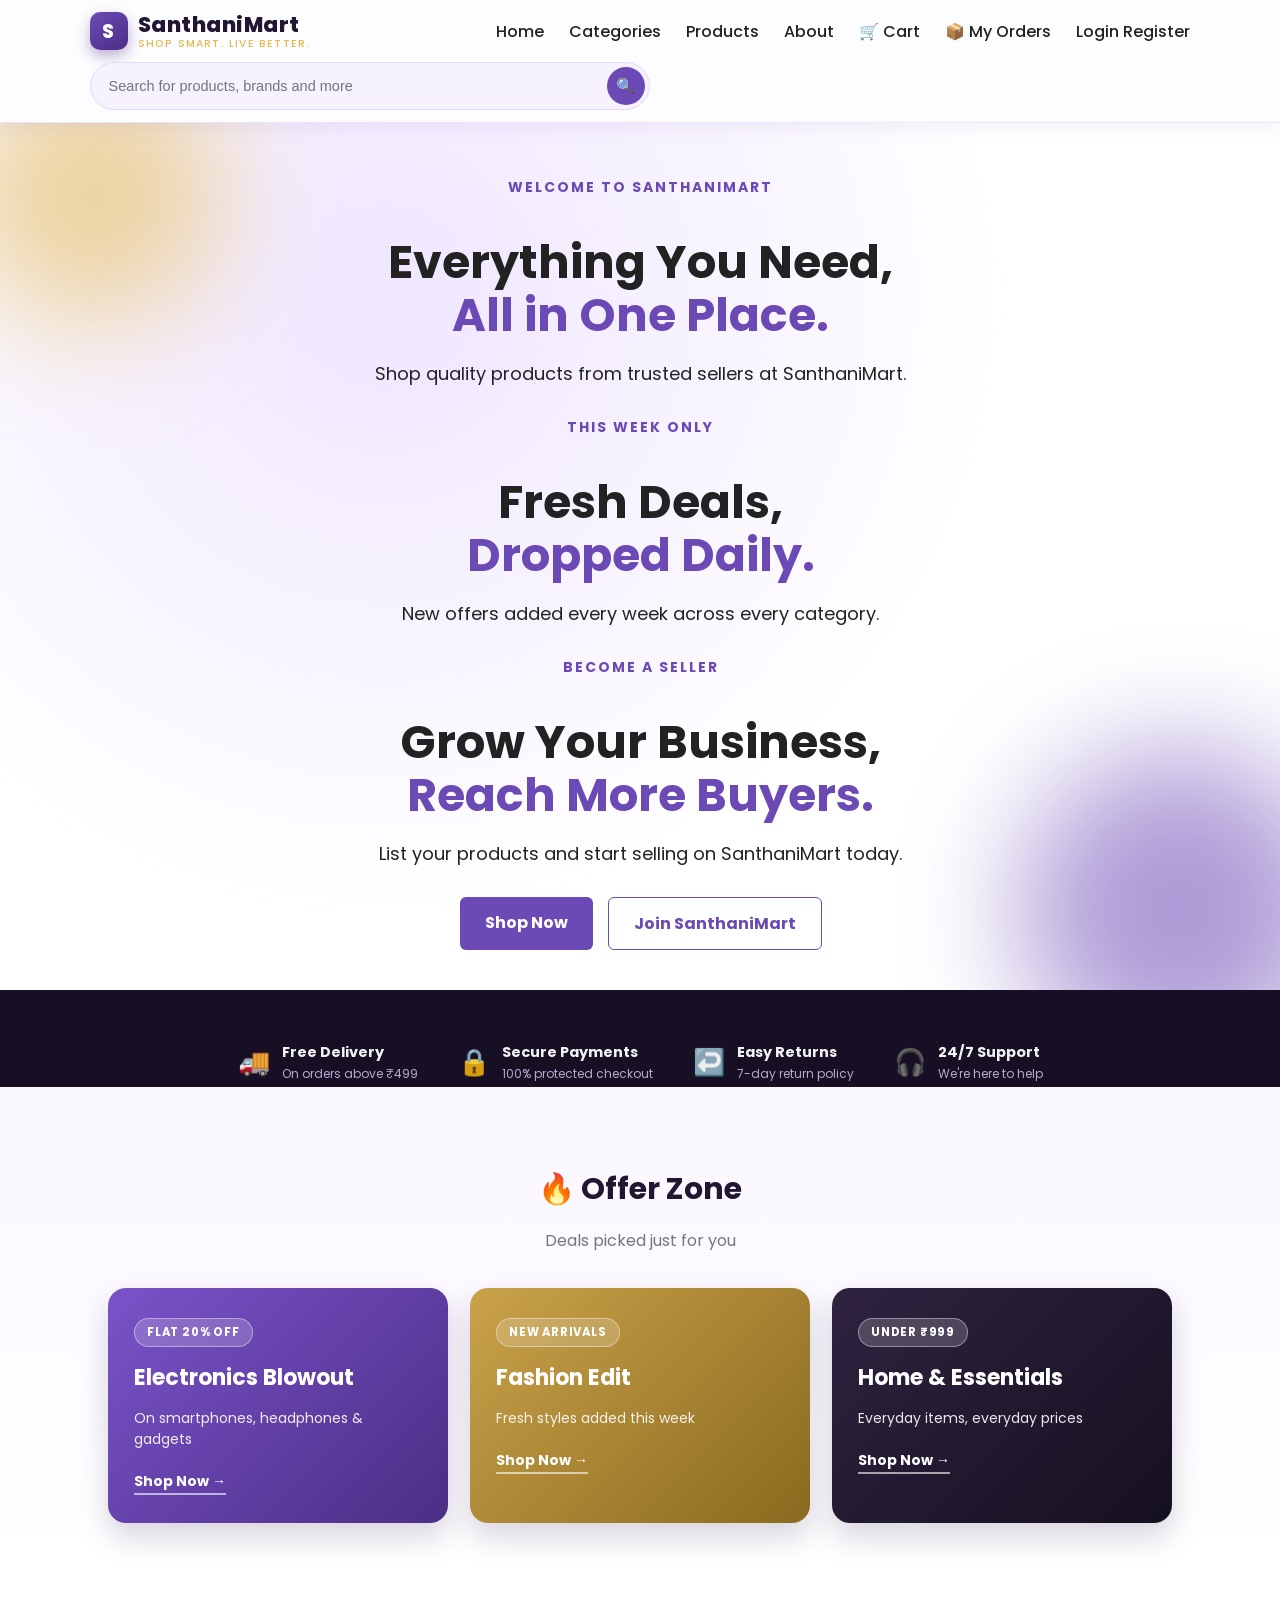
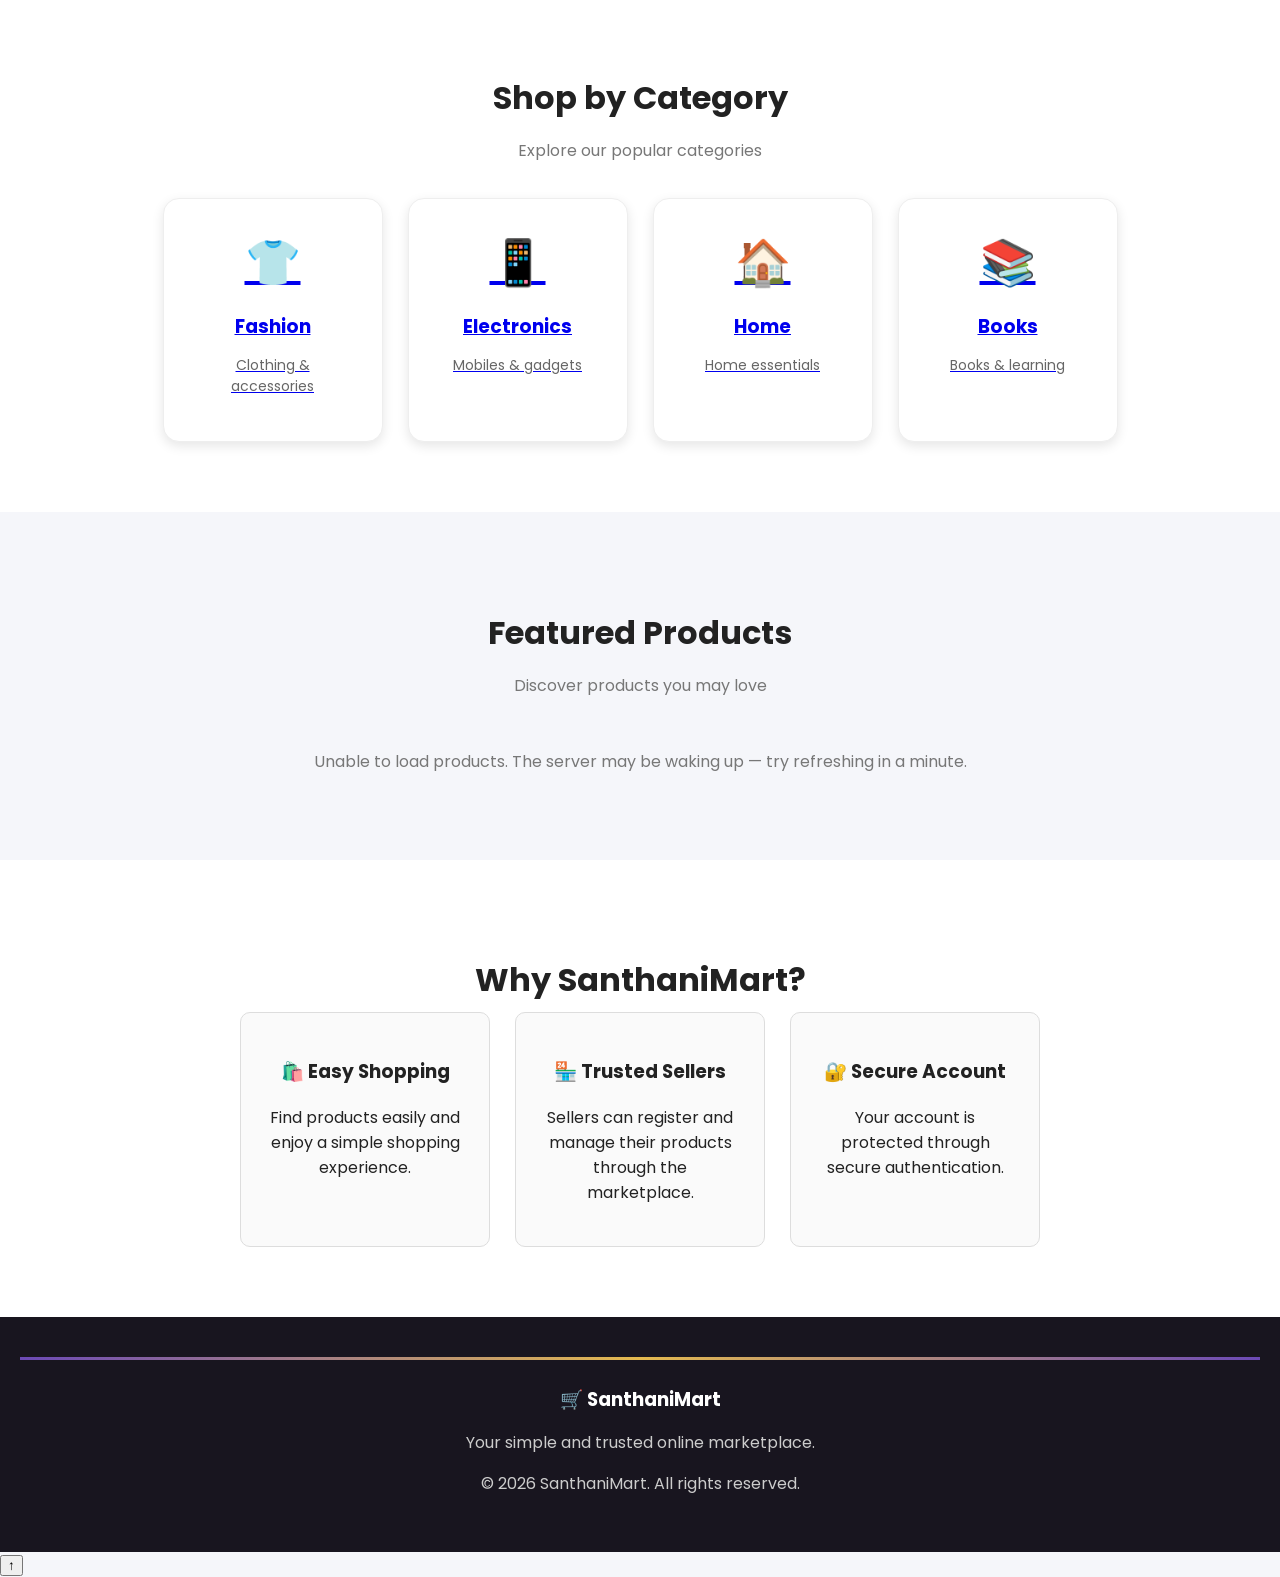
==== commit 2b94ac5e: "Update index.html" ====
--- a/frontend/index.html
+++ b/frontend/index.html
@@ -6,10 +6,11 @@
 
     <title>SanthaniMart - Home</title>
 
+    <link rel="preconnect" href="https://fonts.googleapis.com">
+    <link rel="preconnect" href="https://fonts.gstatic.com" crossorigin>
+    <link href="https://fonts.googleapis.com/css2?family=Poppins:wght@400;500;600;700;800&display=swap" rel="stylesheet">
+
     <link rel="stylesheet" href="css/style.css">
-    <link rel="preconnect" href="https://fonts.googleapis.com">
-<link rel="preconnect" href="https://fonts.gstatic.com" crossorigin>
-<link href="https://fonts.googleapis.com/css2?family=Poppins:wght@400;500;600;700;800&display=swap" rel="stylesheet">
 </head>
 
 <body>
@@ -21,9 +22,10 @@
         <span class="logo-text">SanthaniMart<small>Shop Smart. Live Better.</small></span>
     </a>
 
-    <form class="navbar-search" onsubmit="return goToSearch(event)">
+    <form class="navbar-search" id="navSearchForm" autocomplete="off">
         <input type="text" id="searchBox" placeholder="Search for products, brands and more">
         <button type="submit">🔍</button>
+        <div id="searchSuggestions" class="search-suggestions"></div>
     </form>
 
     <nav>
@@ -41,41 +43,51 @@
 
 </header>
 
-
-<!-- HERO SECTION -->
+<!-- HERO CAROUSEL -->
 
 <section class="hero">
 
-    <div class="hero-content">
-
-        <p class="welcome">WELCOME TO SANTHANIMART</p>
-
-        <h1>
-            Everything You Need,
-            <span>All in One Place.</span>
-        </h1>
-
-        <p>
-            Shop quality products from trusted sellers
-            at SanthaniMart.
-        </p>
+    <div class="hero-content" id="heroContent">
+
+        <div class="hero-slide active" data-slide="0">
+            <p class="welcome">WELCOME TO SANTHANIMART</p>
+            <h1>Everything You Need,<span>All in One Place.</span></h1>
+            <p>Shop quality products from trusted sellers at SanthaniMart.</p>
+        </div>
+
+        <div class="hero-slide" data-slide="1">
+            <p class="welcome">THIS WEEK ONLY</p>
+            <h1>Fresh Deals,<span>Dropped Daily.</span></h1>
+            <p>New offers added every week across every category.</p>
+        </div>
+
+        <div class="hero-slide" data-slide="2">
+            <p class="welcome">BECOME A SELLER</p>
+            <h1>Grow Your Business,<span>Reach More Buyers.</span></h1>
+            <p>List your products and start selling on SanthaniMart today.</p>
+        </div>
 
         <div class="hero-buttons">
-
-            <a href="#products" class="btn">
-                Shop Now
-            </a>
-
-            <a href="pages/register.html" class="btn secondary">
-                Join SanthaniMart
-            </a>
-
-        </div>
-
-    </div>
-
-</section>
-    <!-- OFFERS ZONE -->
+            <a href="#products" class="btn">Shop Now</a>
+            <a href="pages/register.html" class="btn secondary">Join SanthaniMart</a>
+        </div>
+
+        <div class="hero-dots" id="heroDots"></div>
+
+    </div>
+
+</section>
+
+<!-- TRUST STRIP -->
+
+<section class="trust-strip">
+    <div class="trust-item"><span>🚚</span><div><strong>Free Delivery</strong><p>On orders above ₹499</p></div></div>
+    <div class="trust-item"><span>🔒</span><div><strong>Secure Payments</strong><p>100% protected checkout</p></div></div>
+    <div class="trust-item"><span>↩️</span><div><strong>Easy Returns</strong><p>7-day return policy</p></div></div>
+    <div class="trust-item"><span>🎧</span><div><strong>24/7 Support</strong><p>We're here to help</p></div></div>
+</section>
+
+<!-- OFFERS ZONE -->
 
 <section class="offers-zone">
 
@@ -110,15 +122,6 @@
     </div>
 
 </section>
-    <!-- TRUST STRIP -->
-
-<section class="trust-strip">
-    <div class="trust-item"><span>🚚</span><div><strong>Free Delivery</strong><p>On orders above ₹499</p></div></div>
-    <div class="trust-item"><span>🔒</span><div><strong>Secure Payments</strong><p>100% protected checkout</p></div></div>
-    <div class="trust-item"><span>↩️</span><div><strong>Easy Returns</strong><p>7-day return policy</p></div></div>
-    <div class="trust-item"><span>🎧</span><div><strong>24/7 Support</strong><p>We're here to help</p></div></div>
-</section>
-
 
 <!-- CATEGORIES -->
 
@@ -132,36 +135,33 @@
 
     <div class="category-container">
 
-        <div class="category-card">
+        <a href="pages/products.html?category=fashion" class="category-card">
             <div class="category-icon">👕</div>
             <h3>Fashion</h3>
             <p>Clothing & accessories</p>
-        </div>
-
-        <div class="category-card">
+        </a>
+
+        <a href="pages/products.html?category=electronics" class="category-card">
             <div class="category-icon">📱</div>
             <h3>Electronics</h3>
             <p>Mobiles & gadgets</p>
-        </div>
-
-        <div class="category-card">
+        </a>
+
+        <a href="pages/products.html?category=home" class="category-card">
             <div class="category-icon">🏠</div>
             <h3>Home</h3>
             <p>Home essentials</p>
-        </div>
-
-        <div class="category-card">
+        </a>
+
+        <a href="pages/products.html?category=books" class="category-card">
             <div class="category-icon">📚</div>
             <h3>Books</h3>
             <p>Books & learning</p>
-        </div>
-
-    </div>
-
-</section>
-
-
-<!-- PRODUCTS -->
+        </a>
+
+    </div>
+
+</section>
 
 <!-- PRODUCTS -->
 
@@ -174,37 +174,241 @@
     </p>
 
     <div class="product-container" id="featuredProducts">
-        <p style="color:#777;">Loading products...</p>
-    </div>
-
-</section>
+        <div class="skeleton-card"></div>
+        <div class="skeleton-card"></div>
+        <div class="skeleton-card"></div>
+        <div class="skeleton-card"></div>
+    </div>
+
+</section>
+
+<!-- ABOUT -->
+
+<section class="about" id="about">
+
+    <h2>Why SanthaniMart?</h2>
+
+    <div class="feature-container">
+
+        <div class="feature-card">
+            <h3>🛍️ Easy Shopping</h3>
+            <p>
+                Find products easily and enjoy a simple
+                shopping experience.
+            </p>
+        </div>
+
+        <div class="feature-card">
+            <h3>🏪 Trusted Sellers</h3>
+            <p>
+                Sellers can register and manage their
+                products through the marketplace.
+            </p>
+        </div>
+
+        <div class="feature-card">
+            <h3>🔐 Secure Account</h3>
+            <p>
+                Your account is protected through
+                secure authentication.
+            </p>
+        </div>
+
+    </div>
+
+</section>
+
+<!-- FOOTER -->
+
+<footer>
+
+    <h3>🛒 SanthaniMart</h3>
+
+    <p>
+        Your simple and trusted online marketplace.
+    </p>
+
+    <p>
+        © 2026 SanthaniMart. All rights reserved.
+    </p>
+
+</footer>
+
+<button id="backToTop" class="back-to-top" title="Back to top">↑</button>
+
+<div id="toastContainer" class="toast-container"></div>
+
+<script src="js/app.js"></script>
 
 <script>
+/* ===== Toast notifications (replaces alert) ===== */
+function showToast(message, type) {
+  const container = document.getElementById("toastContainer");
+  const toast = document.createElement("div");
+  toast.className = "toast" + (type === "error" ? " toast-error" : "");
+  toast.textContent = message;
+  container.appendChild(toast);
+  requestAnimationFrame(function () { toast.classList.add("toast-show"); });
+  setTimeout(function () {
+    toast.classList.remove("toast-show");
+    setTimeout(function () { toast.remove(); }, 300);
+  }, 2800);
+}
+
+/* ===== Hero carousel ===== */
+(function () {
+  const slides = document.querySelectorAll(".hero-slide");
+  const dotsWrap = document.getElementById("heroDots");
+  let current = 0;
+  slides.forEach(function (_, i) {
+    const dot = document.createElement("span");
+    dot.className = "hero-dot" + (i === 0 ? " active" : "");
+    dot.addEventListener("click", function () { showSlide(i); });
+    dotsWrap.appendChild(dot);
+  });
+  function showSlide(index) {
+    slides[current].classList.remove("active");
+    dotsWrap.children[current].classList.remove("active");
+    current = index;
+    slides[current].classList.add("active");
+    dotsWrap.children[current].classList.add("active");
+  }
+  setInterval(function () {
+    showSlide((current + 1) % slides.length);
+  }, 4500);
+})();
+
+/* ===== Reveal on scroll (replays every time) ===== */
+function initReveal(selector) {
+  const items = document.querySelectorAll(selector);
+  const observer = new IntersectionObserver(function (entries) {
+    entries.forEach(function (entry) {
+      entry.target.classList.toggle("reveal-show", entry.isIntersecting);
+    });
+  }, { threshold: 0.15 });
+  items.forEach(function (item) {
+    item.classList.add("reveal-hidden");
+    observer.observe(item);
+  });
+}
+document.addEventListener("DOMContentLoaded", function () {
+  initReveal(".category-card, .offer-card, .feature-card, .trust-item");
+});
+
+/* ===== Button ripple ===== */
+document.addEventListener("click", function (e) {
+  const btn = e.target.closest(".btn, .product-btn");
+  if (!btn) return;
+  const circle = document.createElement("span");
+  const rect = btn.getBoundingClientRect();
+  const size = Math.max(rect.width, rect.height);
+  circle.style.width = circle.style.height = size + "px";
+  circle.style.left = (e.clientX - rect.left - size / 2) + "px";
+  circle.style.top = (e.clientY - rect.top - size / 2) + "px";
+  circle.className = "ripple-effect";
+  btn.appendChild(circle);
+  setTimeout(function () { circle.remove(); }, 600);
+});
+
+/* ===== Hero parallax ===== */
+window.addEventListener("scroll", function () {
+  const hero = document.getElementById("heroContent");
+  if (hero) {
+    const y = window.scrollY;
+    hero.style.transform = "translateY(" + Math.min(y * 0.08, 40) + "px)";
+  }
+}, { passive: true });
+
+/* ===== Back to top ===== */
+const backToTop = document.getElementById("backToTop");
+window.addEventListener("scroll", function () {
+  backToTop.classList.toggle("show", window.scrollY > 400);
+}, { passive: true });
+backToTop.addEventListener("click", function () {
+  window.scrollTo({ top: 0, behavior: "smooth" });
+});
+
+/* ===== Search with live suggestions ===== */
+let allProductsCache = [];
+
+function goToSearch(term) {
+  window.location.href = "pages/products.html" + (term ? "?search=" + encodeURIComponent(term) : "");
+}
+
+document.getElementById("navSearchForm").addEventListener("submit", function (e) {
+  e.preventDefault();
+  goToSearch(document.getElementById("searchBox").value.trim());
+});
+
+document.getElementById("searchBox").addEventListener("input", function () {
+  const term = this.value.trim().toLowerCase();
+  const box = document.getElementById("searchSuggestions");
+  if (!term || !allProductsCache.length) { box.innerHTML = ""; box.classList.remove("show"); return; }
+  const matches = allProductsCache.filter(p => p.name.toLowerCase().includes(term)).slice(0, 5);
+  if (!matches.length) { box.innerHTML = ""; box.classList.remove("show"); return; }
+  box.innerHTML = matches.map(p =>
+    `<div class="suggestion-item" onclick="goToSearch('${p.name.replace(/'/g, "")}')">🔍 ${p.name}</div>`
+  ).join("");
+  box.classList.add("show");
+});
+
+document.addEventListener("click", function (e) {
+  if (!e.target.closest(".navbar-search")) {
+    document.getElementById("searchSuggestions").classList.remove("show");
+  }
+});
+
+/* ===== Wishlist ===== */
+function toggleWishlist(id, el) {
+  let wishlist = JSON.parse(localStorage.getItem("wishlist")) || [];
+  if (wishlist.includes(id)) {
+    wishlist = wishlist.filter(x => x !== id);
+    el.classList.remove("active");
+    showToast("Removed from wishlist");
+  } else {
+    wishlist.push(id);
+    el.classList.add("active");
+    showToast("Added to wishlist ❤️");
+  }
+  localStorage.setItem("wishlist", JSON.stringify(wishlist));
+}
+
+/* ===== Featured products ===== */
 async function loadFeaturedProducts() {
   const container = document.getElementById("featuredProducts");
   try {
     const res = await fetch("https://santhanimart.onrender.com/api/products");
     const products = await res.json();
+    allProductsCache = products;
     if (!products.length) {
       container.innerHTML = "<p style='color:#777;'>No products yet. Check back soon!</p>";
       return;
     }
+    const wishlist = JSON.parse(localStorage.getItem("wishlist")) || [];
     const featured = products.slice(0, 6);
     container.innerHTML = "";
-    featured.forEach(function (product, index) {
+    featured.forEach(function (product) {
+      const lowStock = product.stock > 0 && product.stock <= 5;
+      const outOfStock = product.stock <= 0;
+      const isWished = wishlist.includes(product.id);
       const card = document.createElement("div");
-      card.className = "product-card reveal-hidden";
+      card.className = "product-card";
       card.innerHTML = `
+        <button class="wishlist-btn ${isWished ? "active" : ""}" onclick='toggleWishlist(${product.id}, this)'>♥</button>
         <div class="product-image">
           ${product.image ? `<img src="${product.image}" alt="${product.name}" style="width:100%;height:100%;object-fit:cover;border-radius:10px;">` : "🛍️"}
         </div>
+        ${lowStock ? `<span class="stock-badge">Only ${product.stock} left!</span>` : ""}
+        ${outOfStock ? `<span class="stock-badge out">Out of Stock</span>` : ""}
         <h3>${product.name}</h3>
         <p class="price">₹${product.price}</p>
-        <button class="product-btn" onclick='addToCart(${JSON.stringify(product)})'>Add to Cart</button>
+        <button class="product-btn" ${outOfStock ? "disabled" : ""} onclick='addToCart(${JSON.stringify(product)})'>
+          ${outOfStock ? "Unavailable" : "Add to Cart"}
+        </button>
       `;
       container.appendChild(card);
-      setTimeout(function () { card.classList.add("reveal-show"); }, index * 90);
     });
+    initReveal("#featuredProducts .product-card");
   } catch (e) {
     container.innerHTML = "<p style='color:#777;'>Unable to load products. The server may be waking up — try refreshing in a minute.</p>";
   }
@@ -218,7 +422,7 @@
     );
     const message = await response.text();
     if (!response.ok) {
-      alert("❌ " + message);
+      showToast("❌ " + message, "error");
       return;
     }
     let cart = JSON.parse(localStorage.getItem("cart")) || [];
@@ -230,71 +434,14 @@
       cart.push(product);
     }
     localStorage.setItem("cart", JSON.stringify(cart));
-    alert("🛒 " + product.name + " added to cart!");
+    showToast("🛒 " + product.name + " added to cart!");
   } catch (error) {
-    alert("❌ Cannot connect to backend.");
+    showToast("❌ Cannot connect to backend.", "error");
   }
 }
 
 loadFeaturedProducts();
 </script>
 
-
-<!-- ABOUT -->
-
-<section class="about" id="about">
-
-    <h2>Why SanthaniMart?</h2>
-
-    <div class="feature-container">
-
-        <div class="feature-card">
-            <h3>🛍️ Easy Shopping</h3>
-            <p>
-                Find products easily and enjoy a simple
-                shopping experience.
-            </p>
-        </div>
-
-        <div class="feature-card">
-            <h3>🏪 Trusted Sellers</h3>
-            <p>
-                Sellers can register and manage their
-                products through the marketplace.
-            </p>
-        </div>
-
-        <div class="feature-card">
-            <h3>🔐 Secure Account</h3>
-            <p>
-                Your account is protected through
-                secure authentication.
-            </p>
-        </div>
-
-    </div>
-
-</section>
-
-
-<!-- FOOTER -->
-
-<footer>
-
-    <h3>🛒 SanthaniMart</h3>
-
-    <p>
-        Your simple and trusted online marketplace.
-    </p>
-
-    <p>
-        © 2026 SanthaniMart. All rights reserved.
-    </p>
-
-</footer>
-
-
-<script src="js/app.js"></script>
-
 </body>
 </html>
